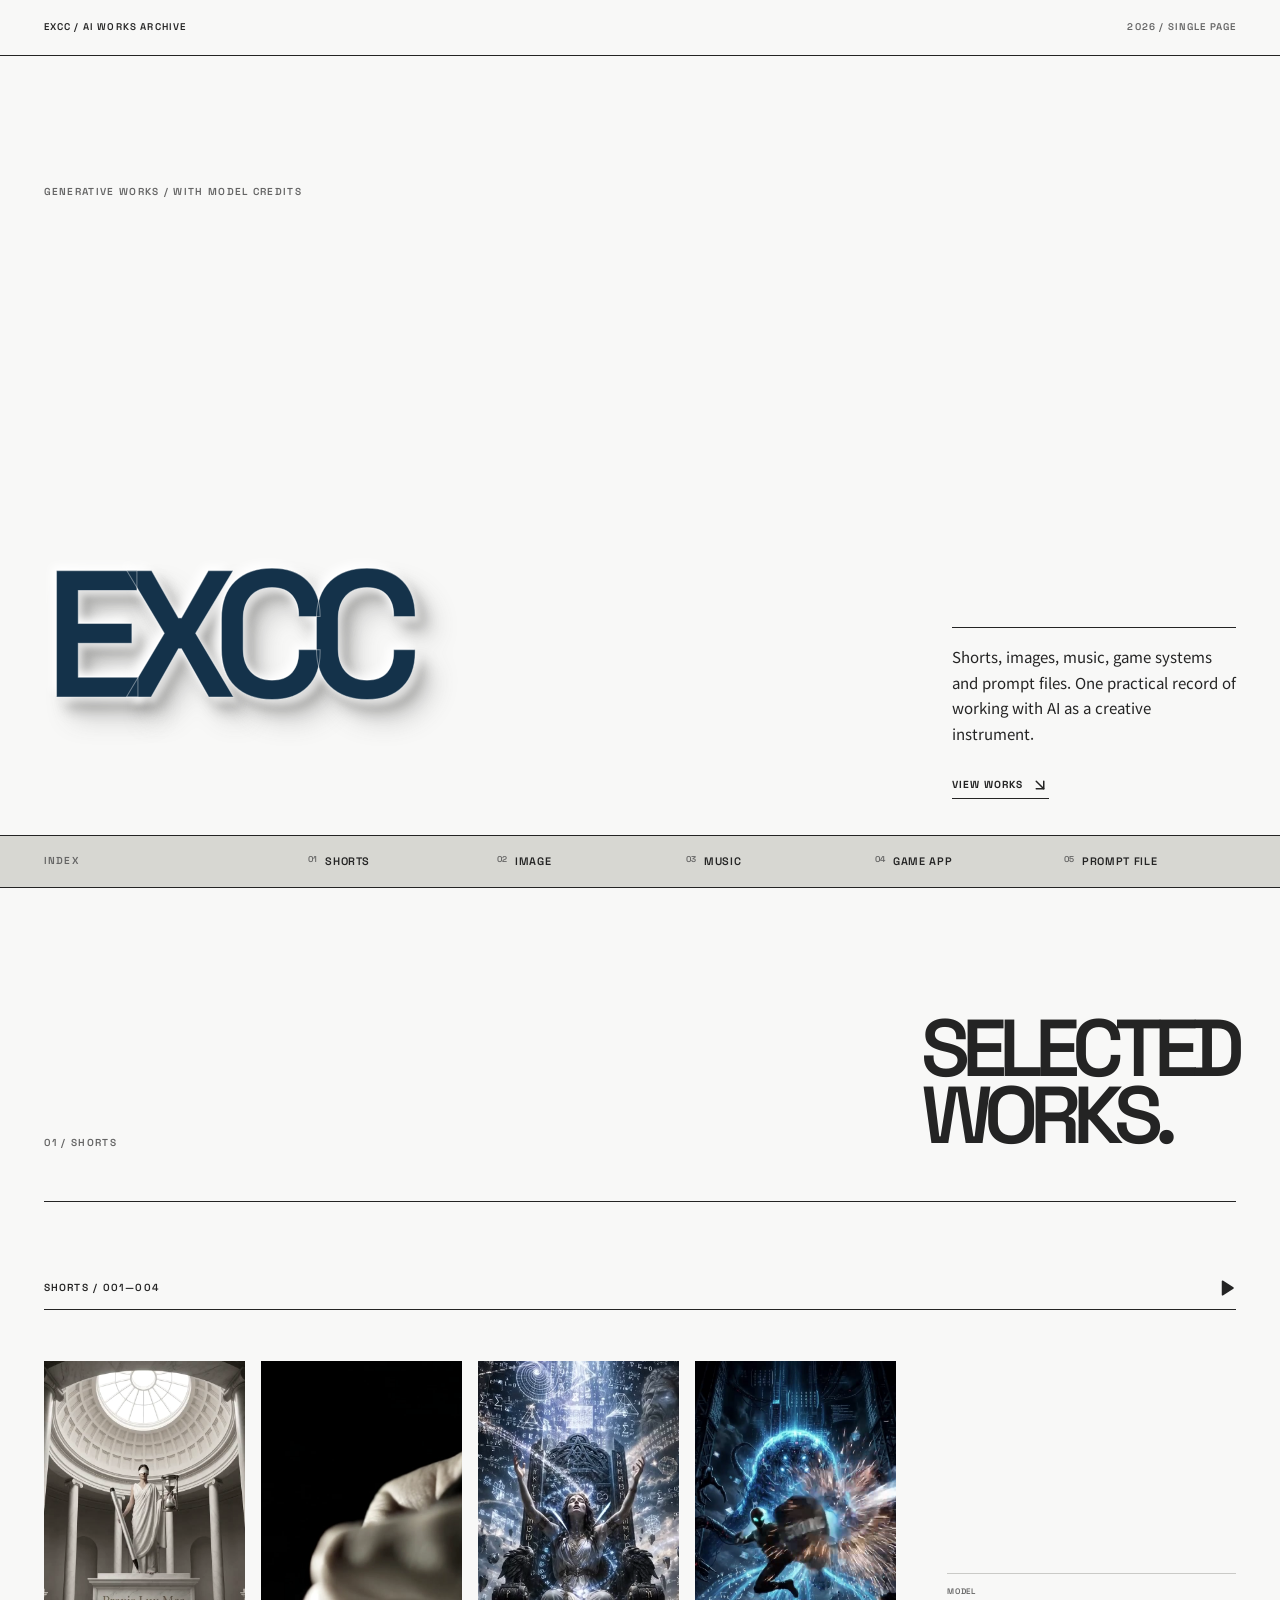
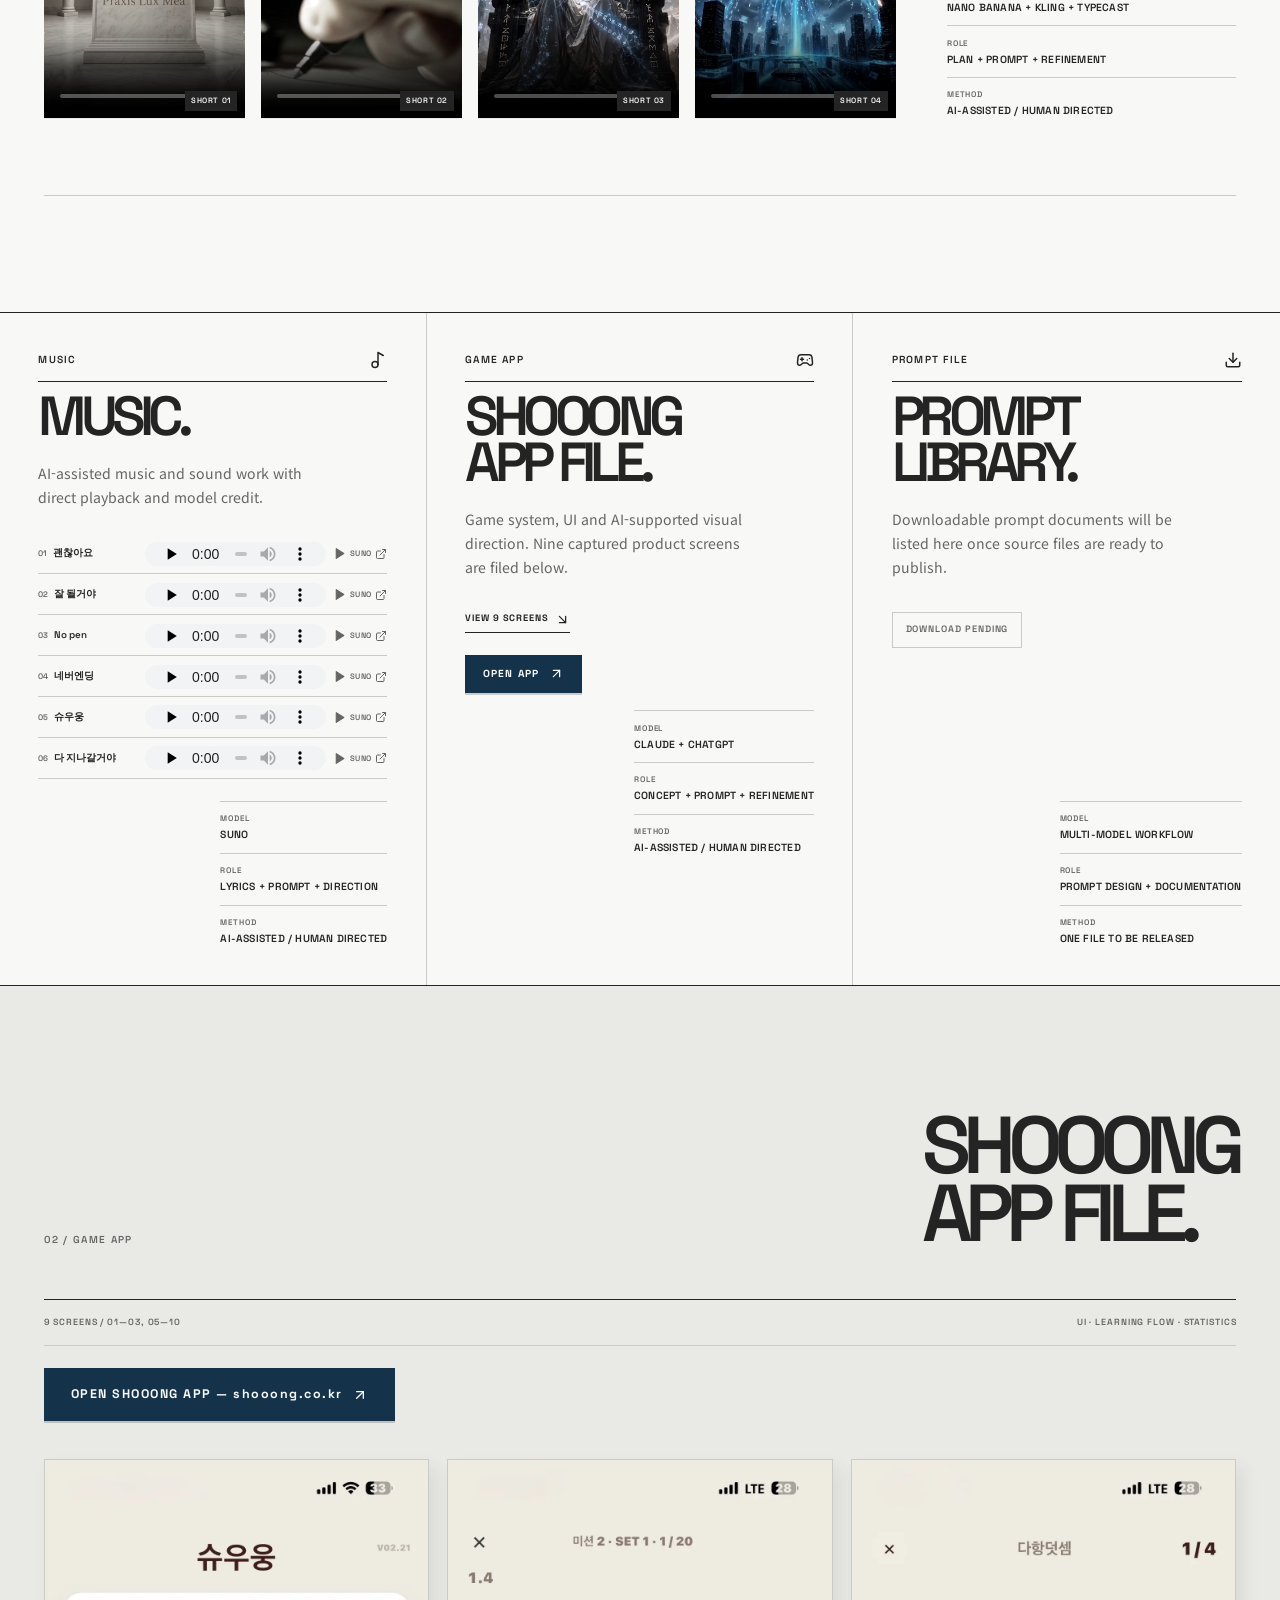
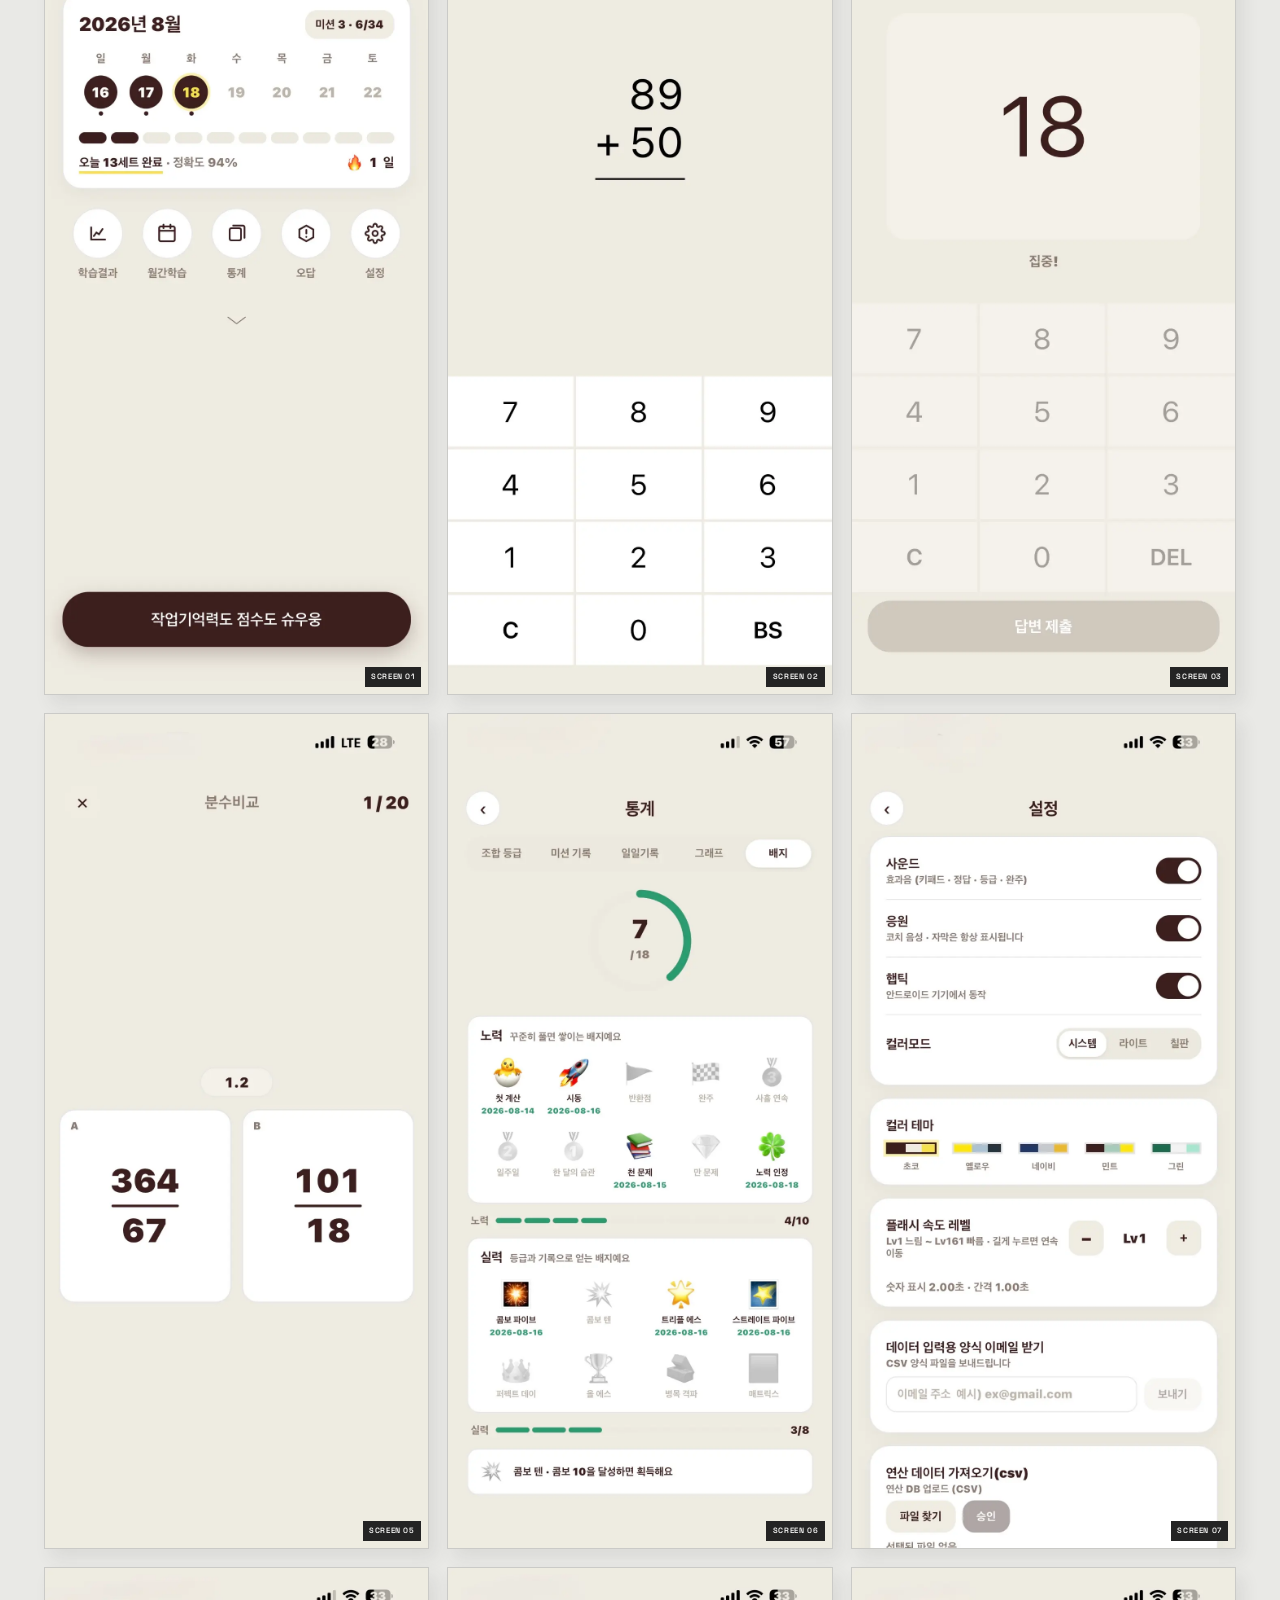
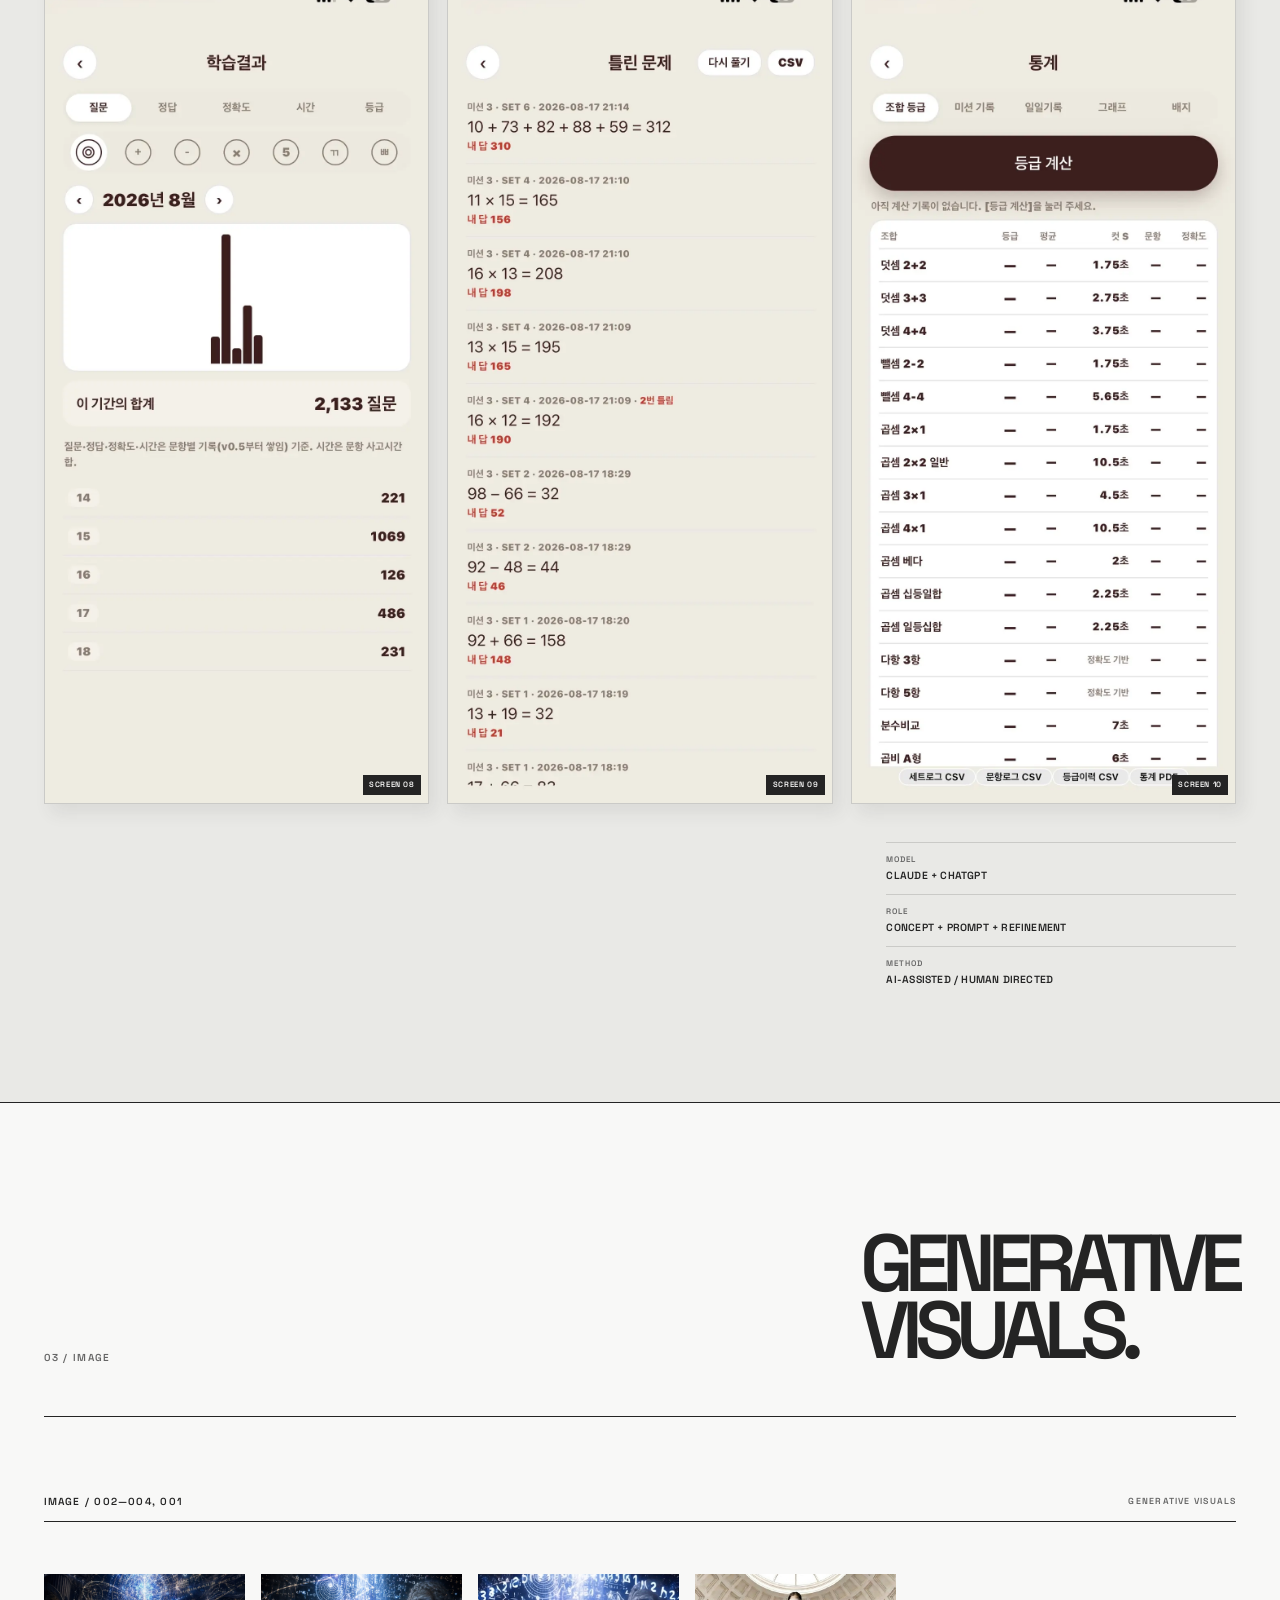
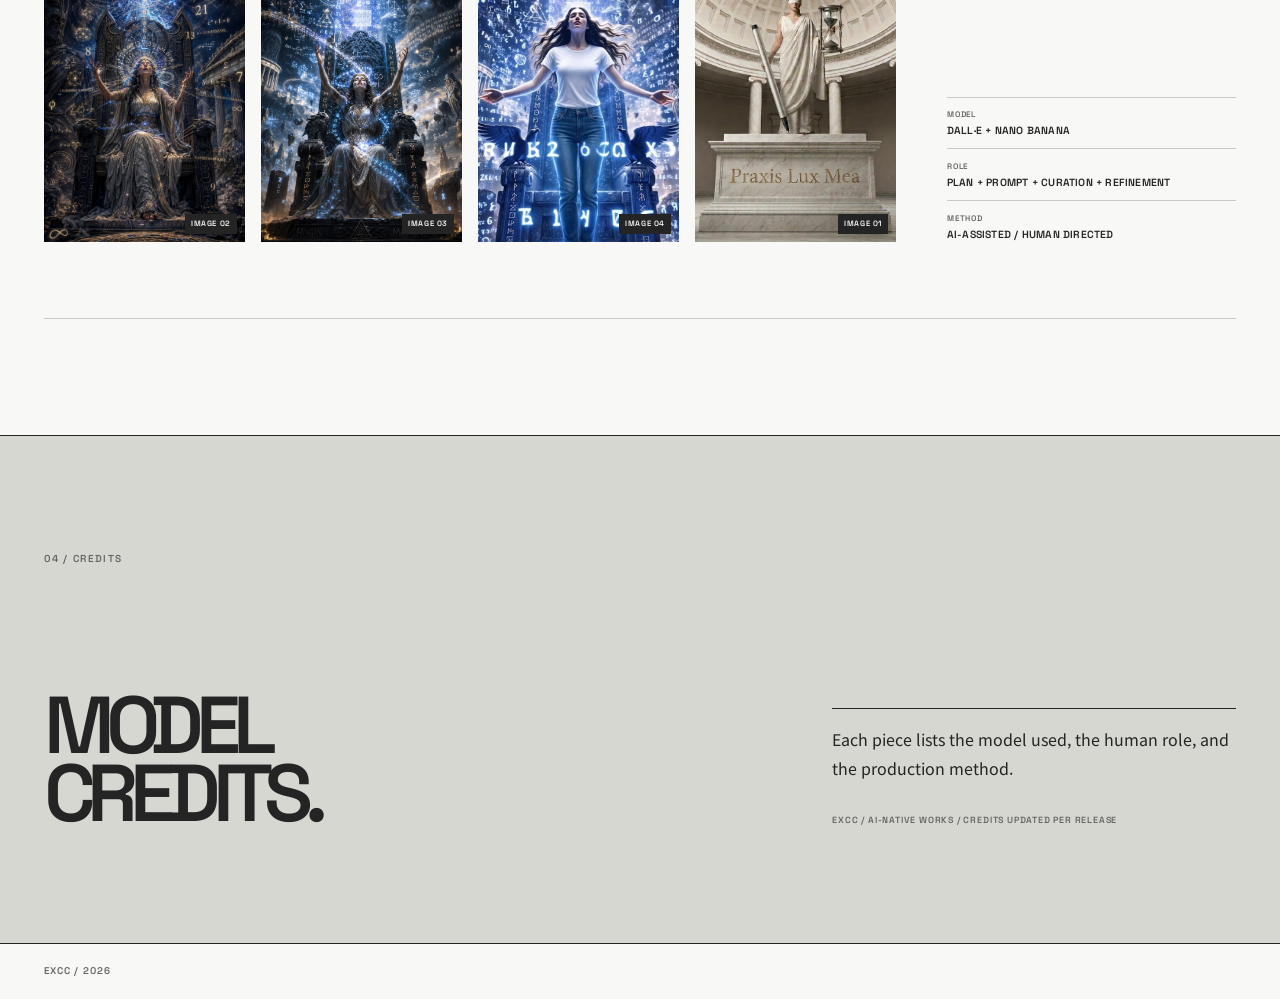
==== index.html @ 2dd970ed "rel2 — app button, mobile 3-col, MUSIC Co-Authored-By: Claude Fable 5 <noreply@anthropic.com> Claude" ====
<!doctype html>
<html lang="ko">
  <head>
    <meta charset="UTF-8" />
    <meta name="viewport" content="width=device-width, initial-scale=1.0, maximum-scale=1" />
    <meta name="theme-color" content="#d7d7d2" />
    <meta name="description" content="EXCC는 앱, 영상, 음악, 이미지와 디지털 경험을 만드는 독립 크리에이터의 작업 아카이브입니다." />
    <meta property="og:title" content="EXCC — Exhausted Creator Crew" />
    <meta property="og:description" content="A clean archive of digital works by an exhausted creator." />
    <meta property="og:type" content="website" />
    <meta property="og:image" content="/media/excc-shwoong-khaki_56089cf3.jpg" />
    <link rel="icon" type="image/png" href="/media/excc-logo-mark_526f30ac.png" />
    <link rel="preconnect" href="https://fonts.googleapis.com" />
    <link rel="preconnect" href="https://fonts.gstatic.com" crossorigin />
    <link href="https://fonts.googleapis.com/css2?family=Noto+Sans+KR:wght@400;500;600;700&family=Space+Grotesk:wght@400;500;600;700&display=swap" rel="stylesheet" />
    <title>EXCC — Exhausted Creator Crew</title>
    <script type="module" crossorigin src="/assets/index-BBLZImrs.js"></script>
    <link rel="stylesheet" crossorigin href="/assets/index-CZdAJnwC.css">
  </head>
  <body>
    <div id="root"></div>
  </body>
</html>
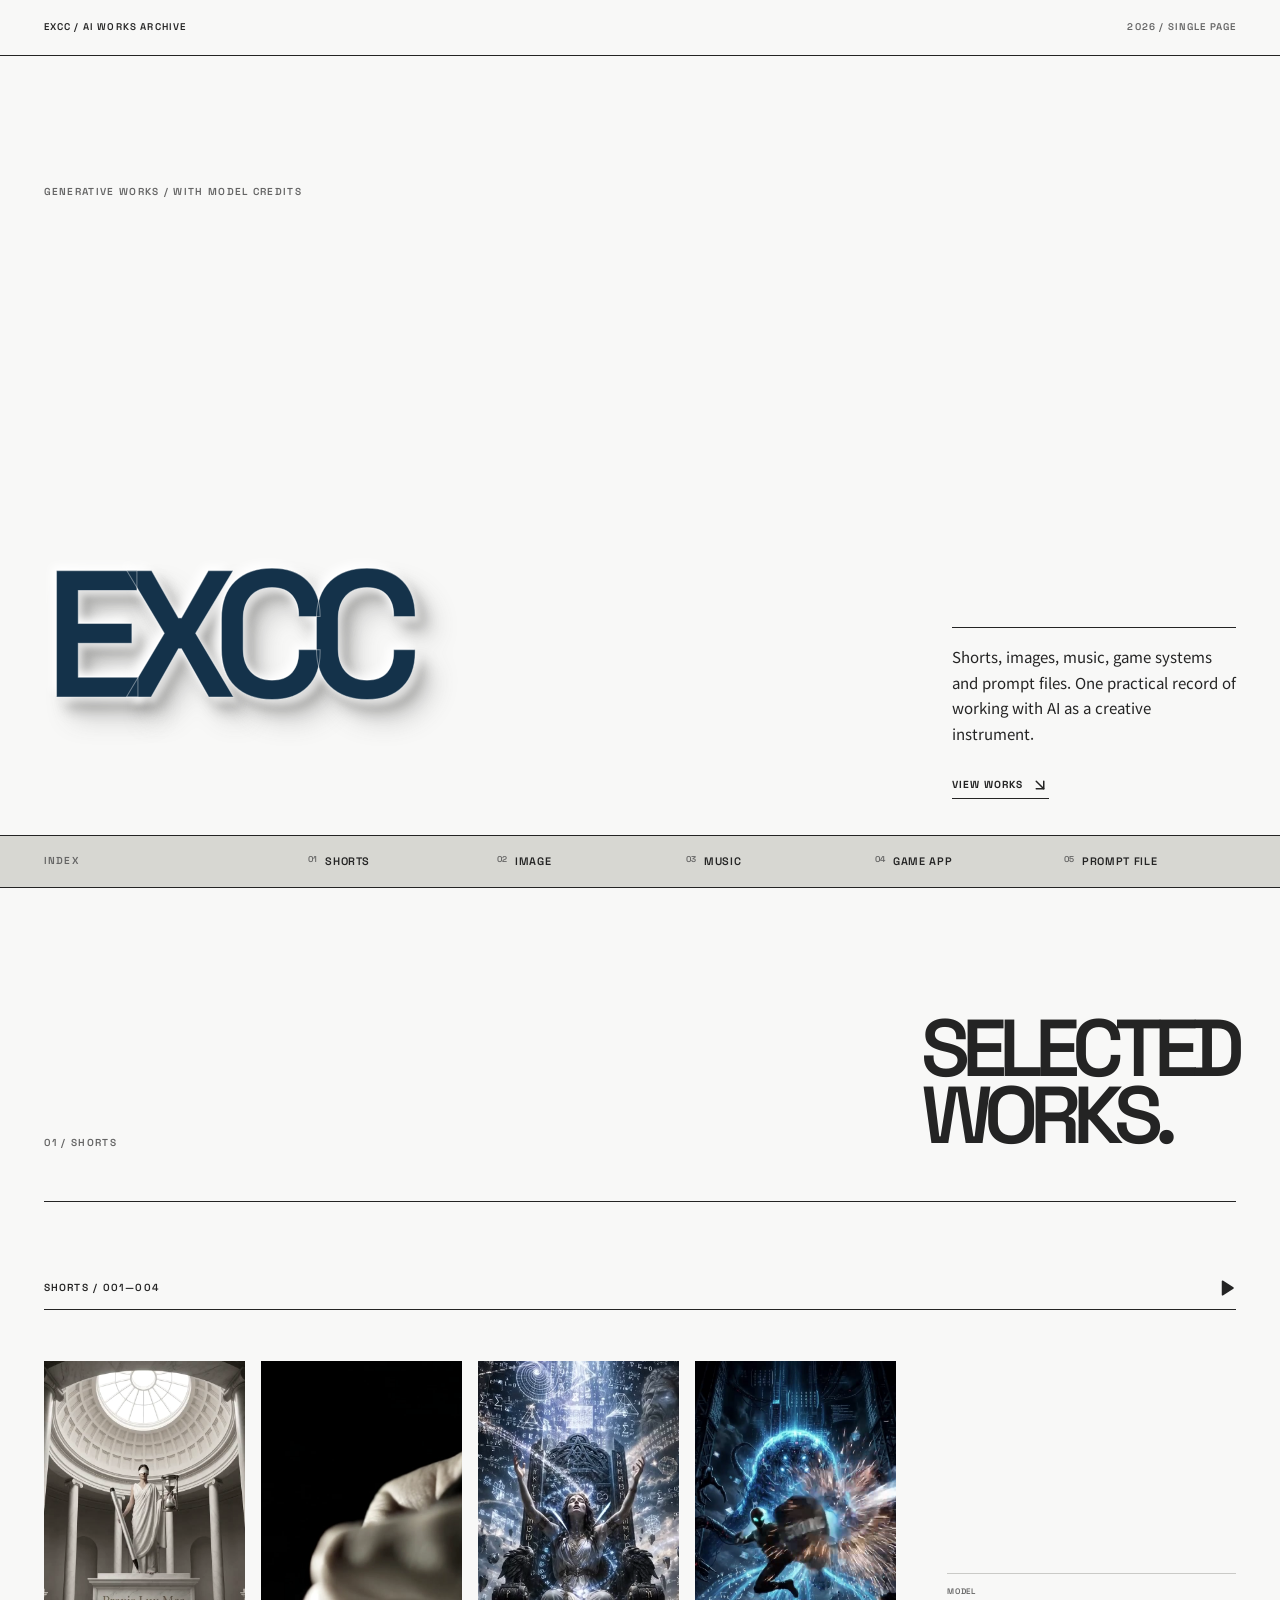
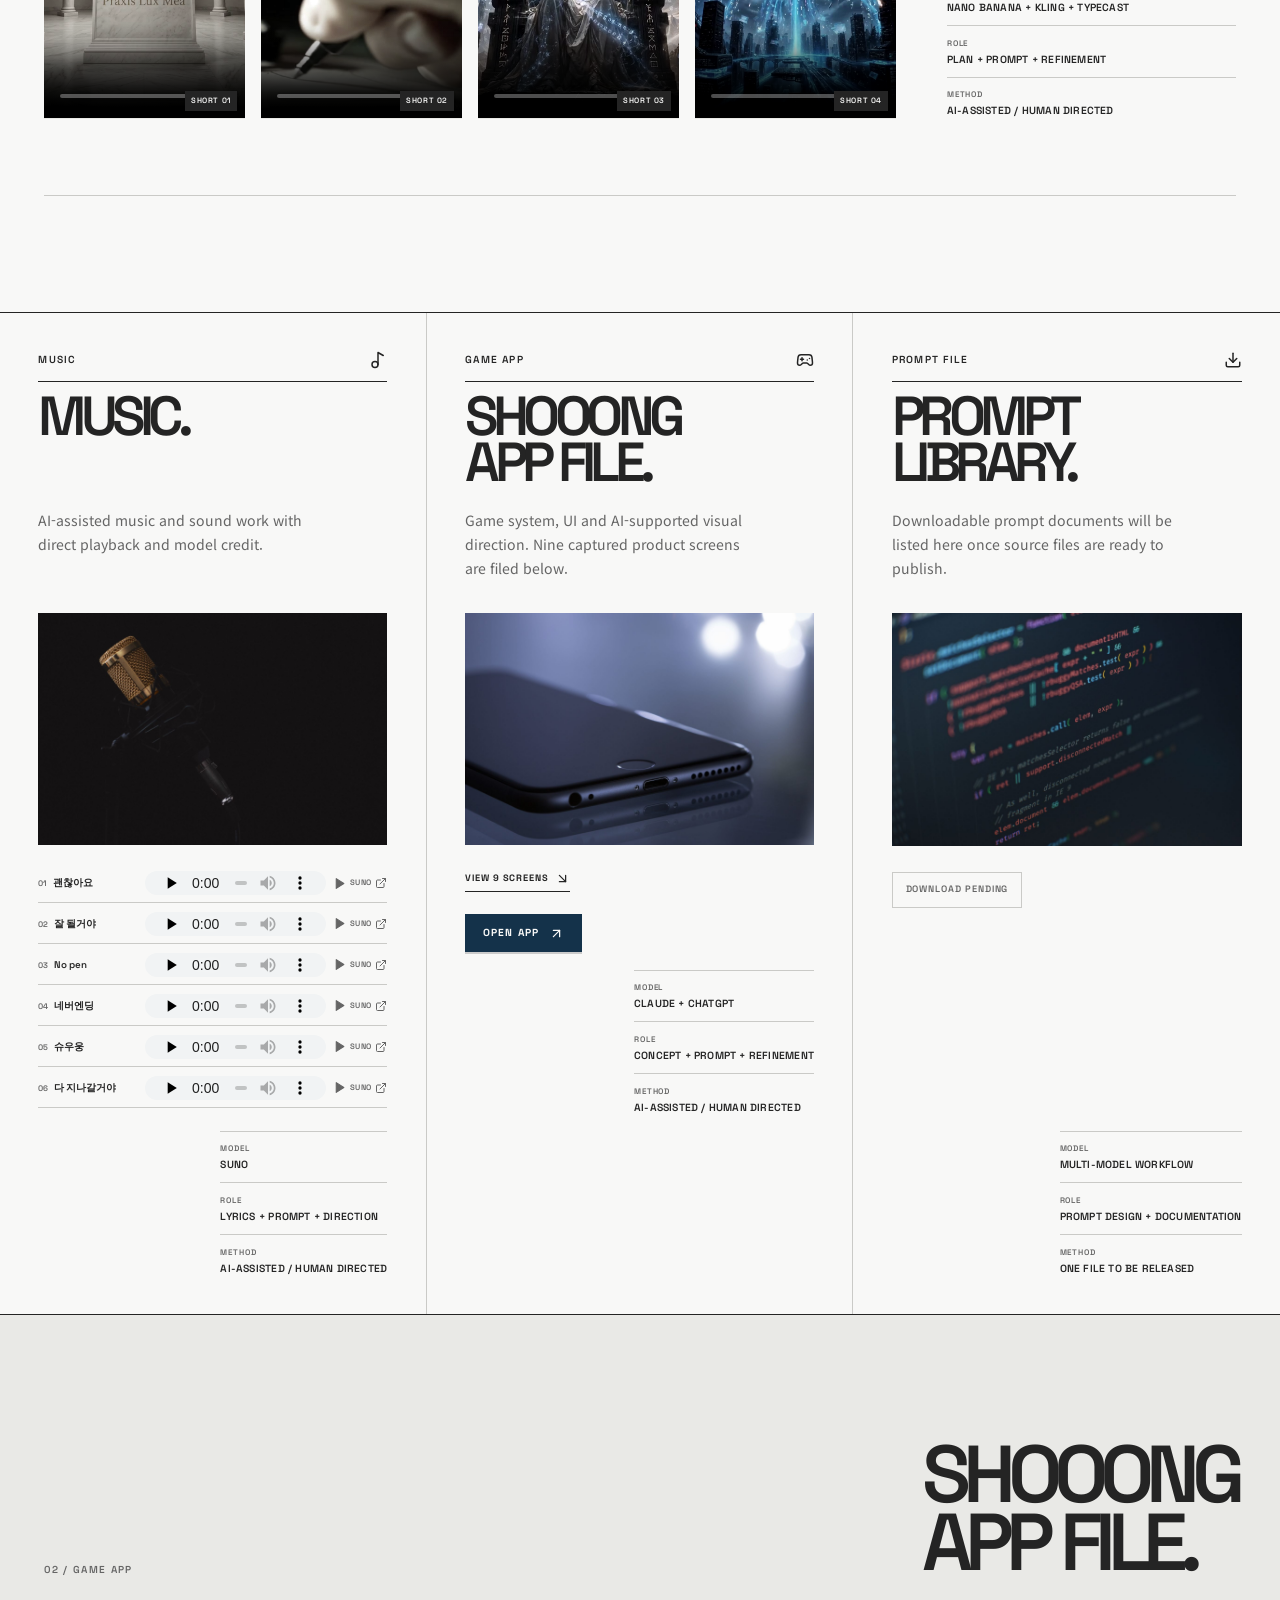
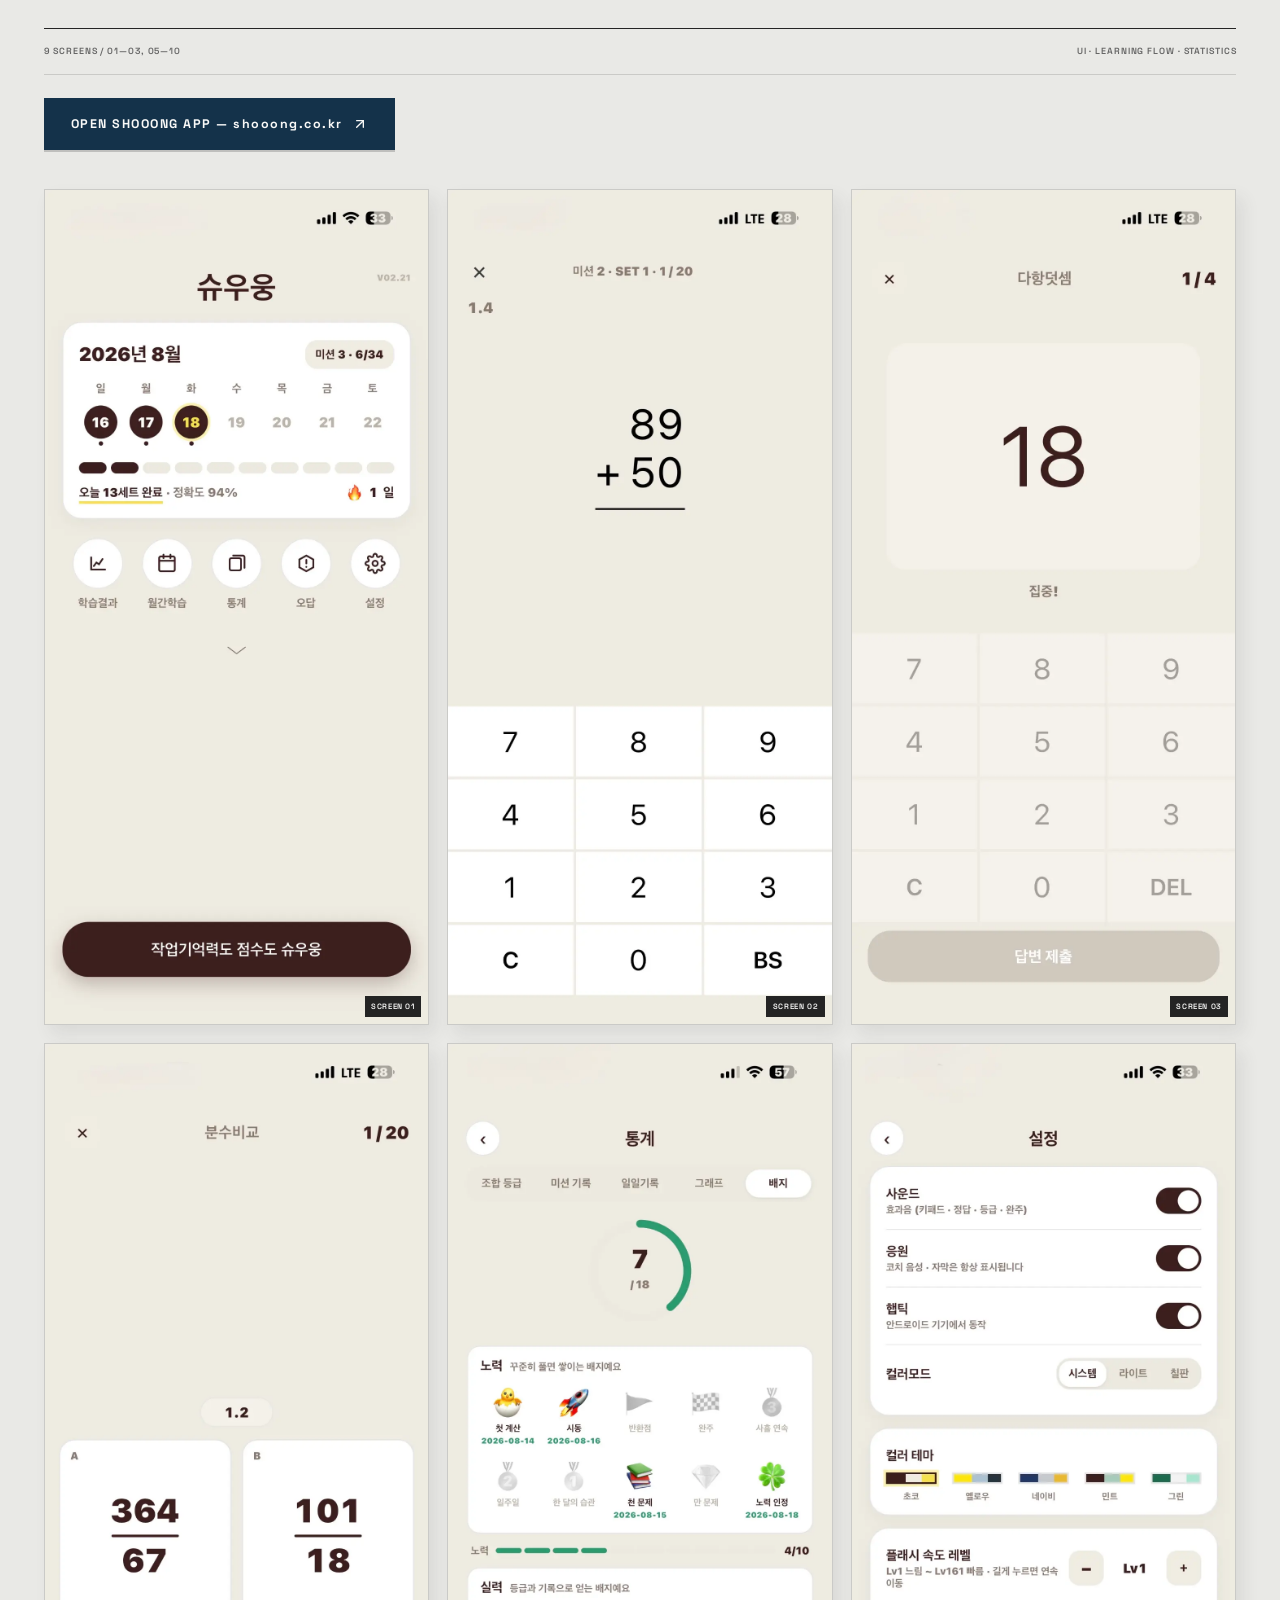
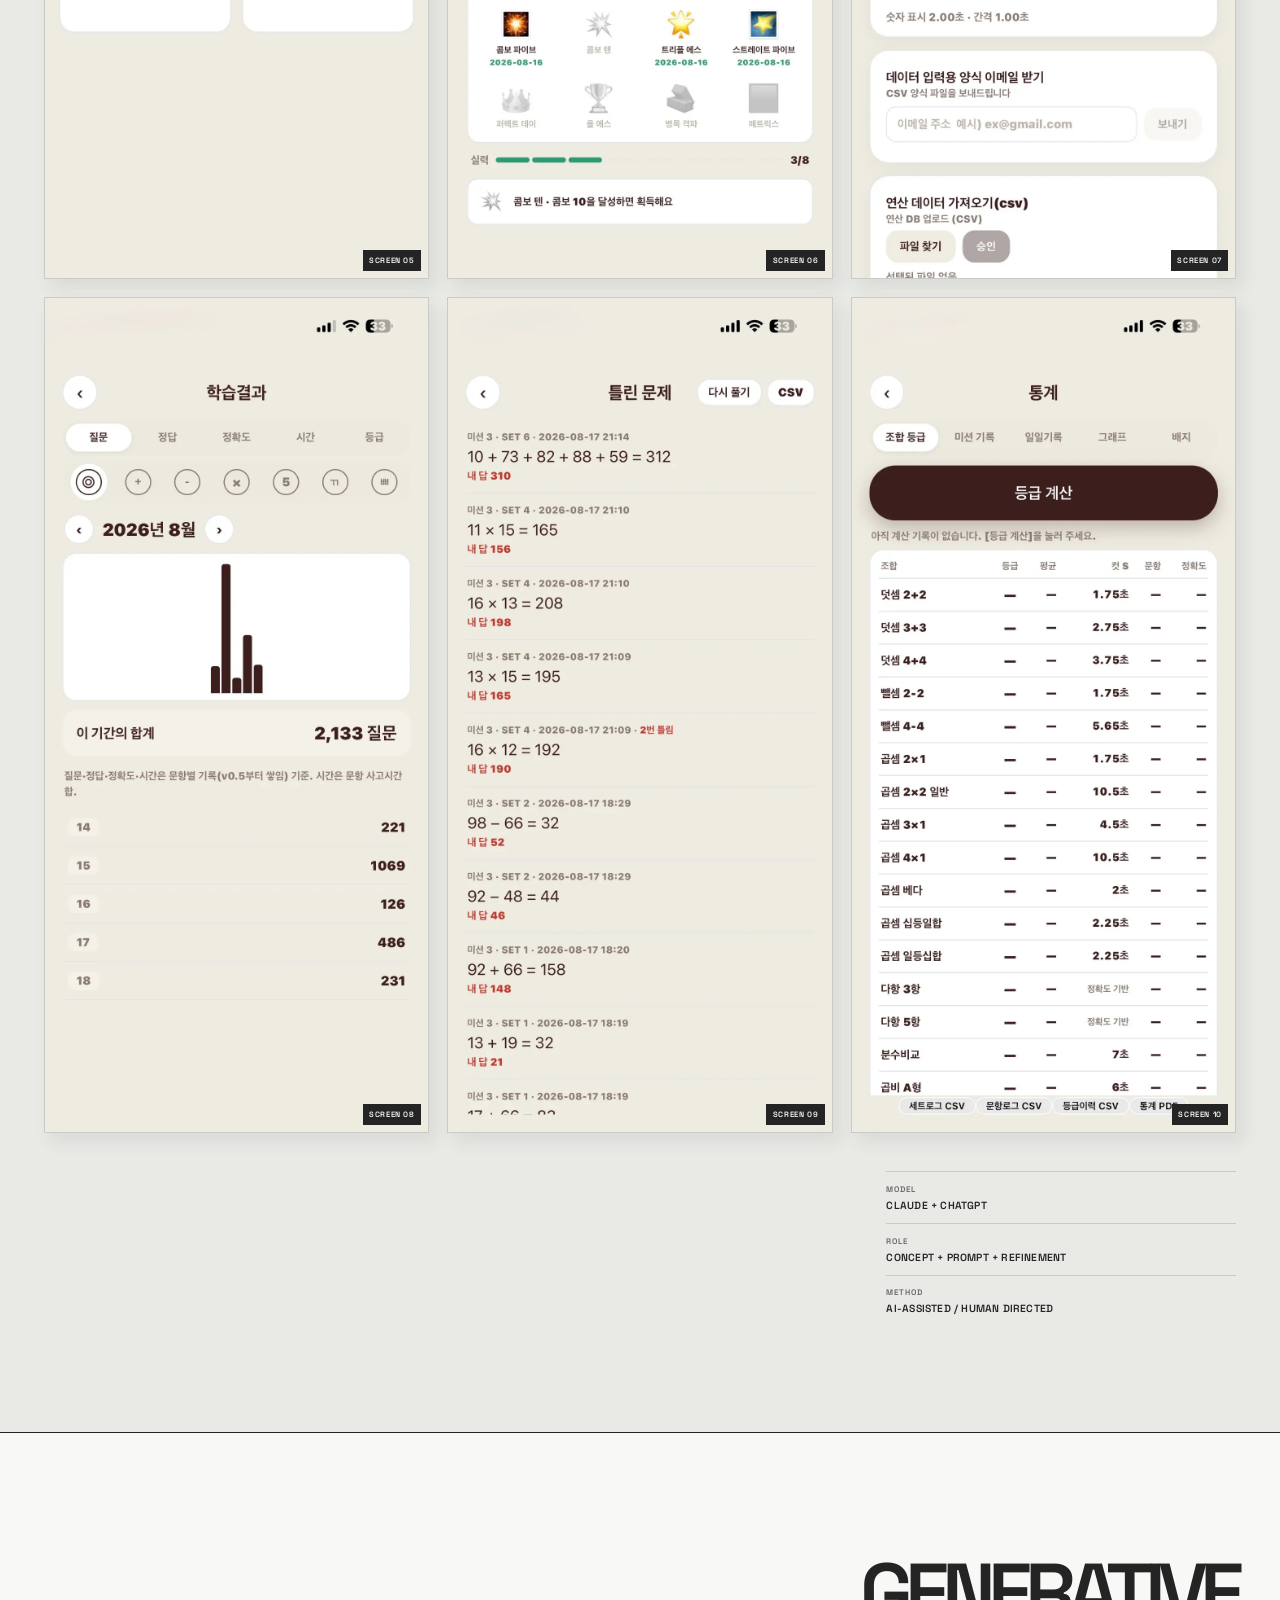
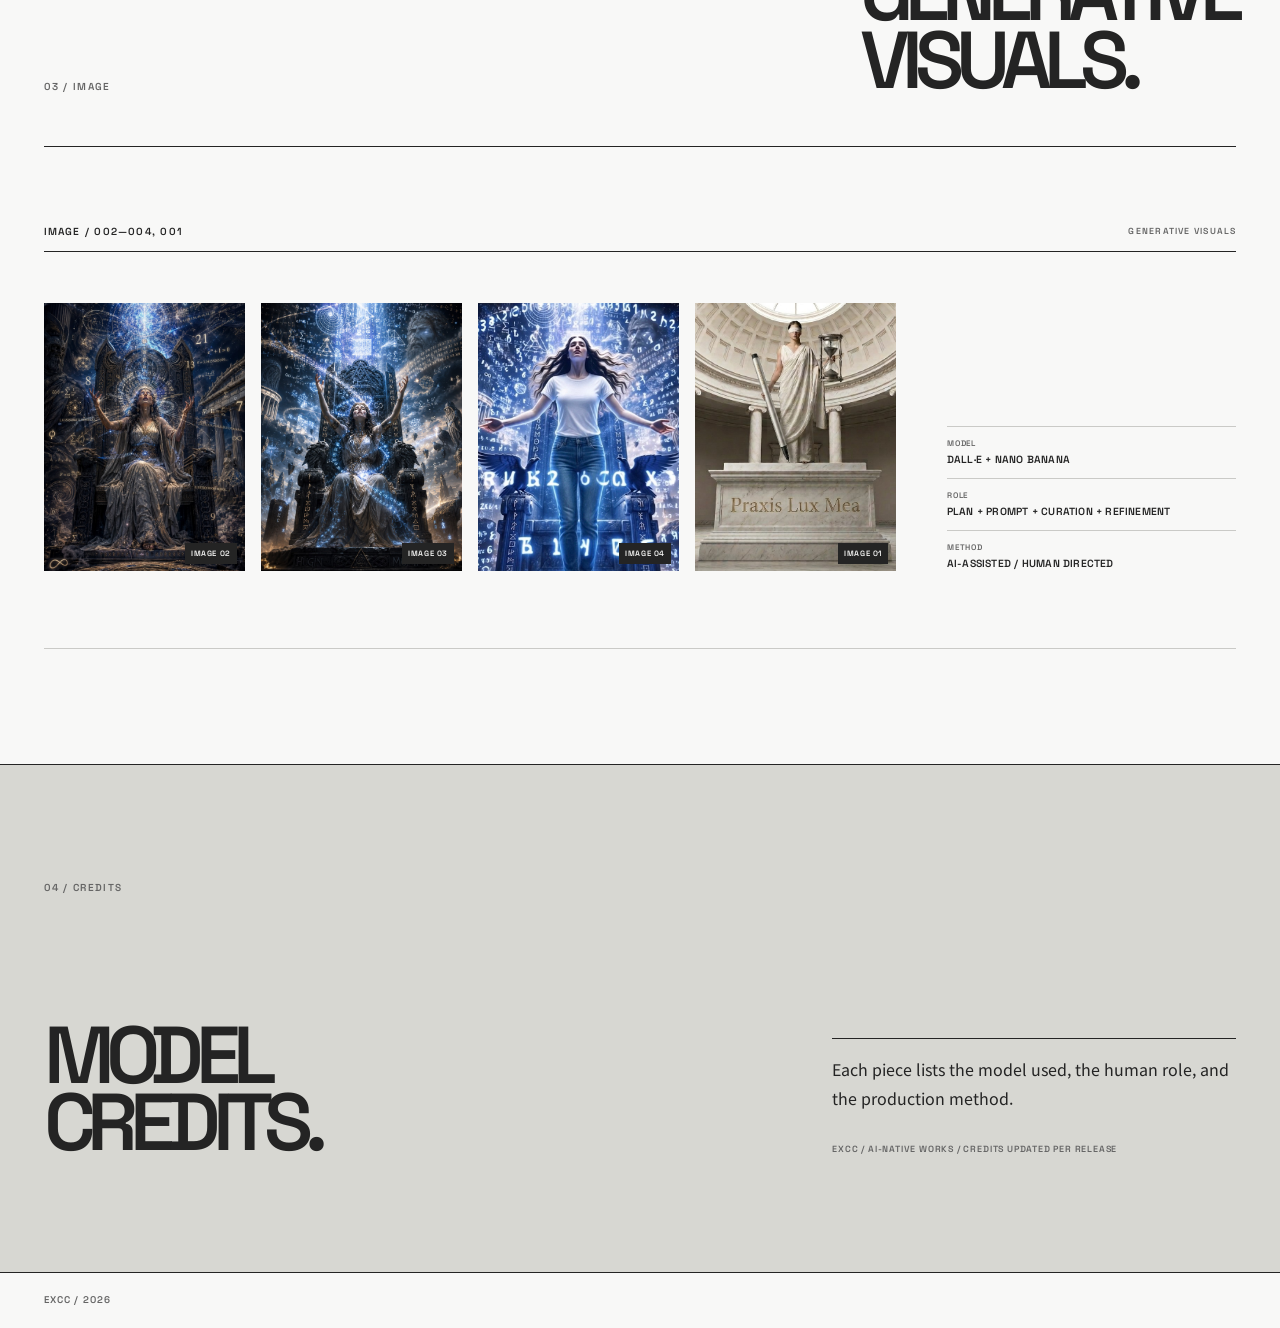
==== commit 6ce53a35: "rel3 — card visuals Co-Authored-By: Claude Fable 5 <noreply@anthropic.com> Claude-Session: https://c" ====
--- a/index.html
+++ b/index.html
@@ -14,8 +14,8 @@
     <link rel="preconnect" href="https://fonts.gstatic.com" crossorigin />
     <link href="https://fonts.googleapis.com/css2?family=Noto+Sans+KR:wght@400;500;600;700&family=Space+Grotesk:wght@400;500;600;700&display=swap" rel="stylesheet" />
     <title>EXCC — Exhausted Creator Crew</title>
-    <script type="module" crossorigin src="/assets/index-BBLZImrs.js"></script>
-    <link rel="stylesheet" crossorigin href="/assets/index-CZdAJnwC.css">
+    <script type="module" crossorigin src="/assets/index-MB_zJQ7-.js"></script>
+    <link rel="stylesheet" crossorigin href="/assets/index-Dle5f0mb.css">
   </head>
   <body>
     <div id="root"></div>
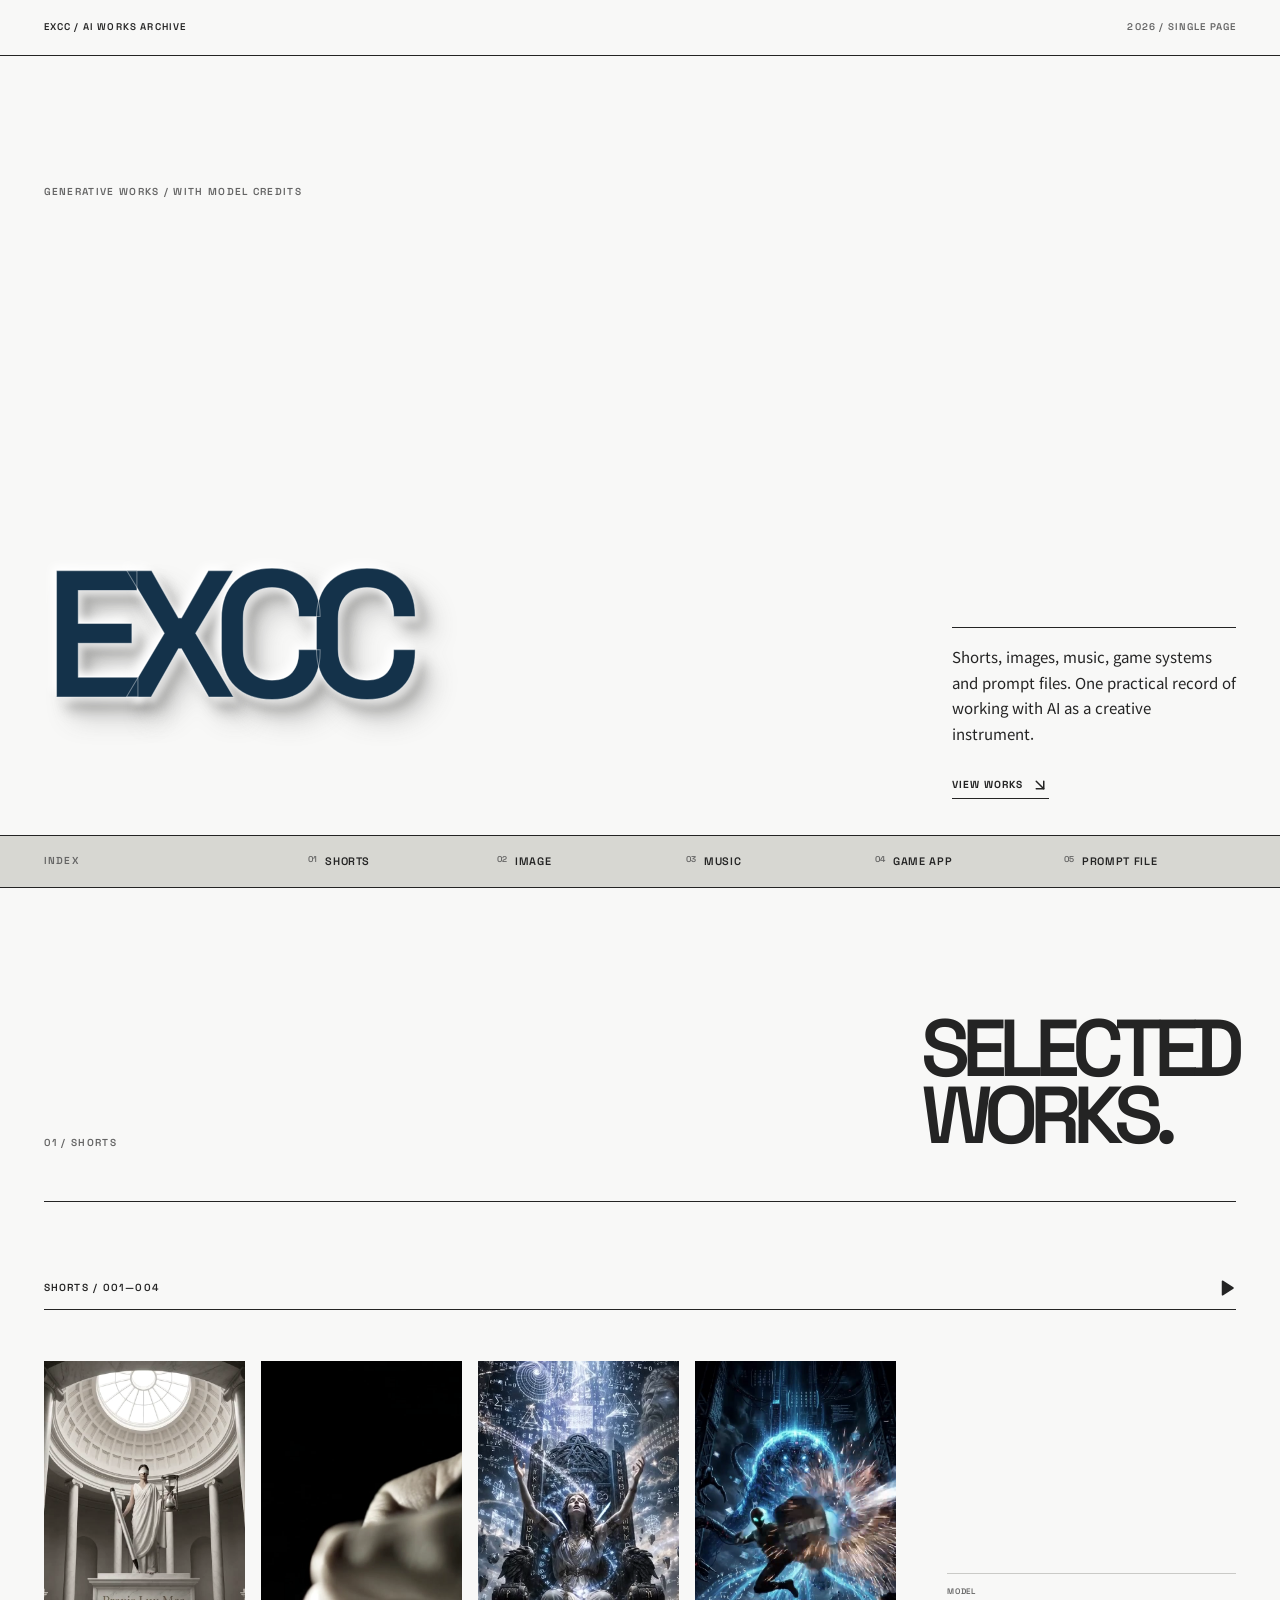
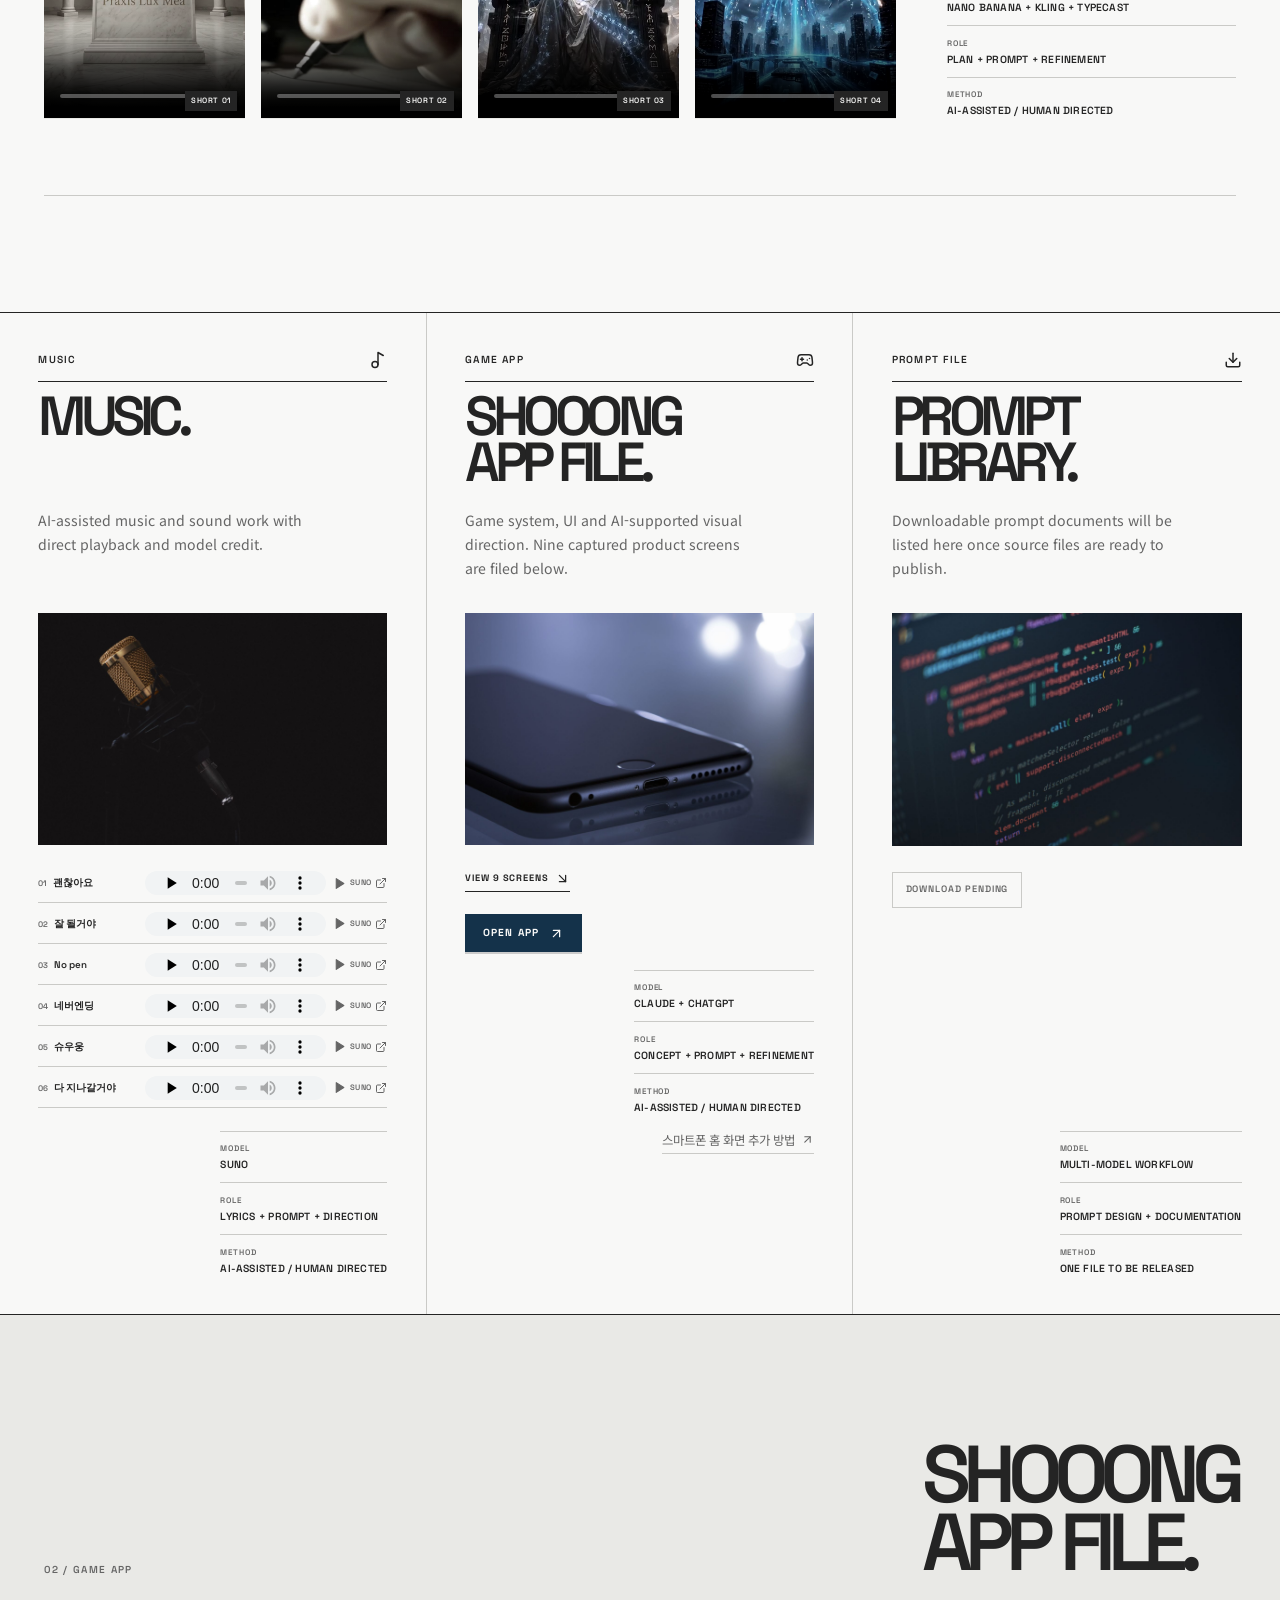
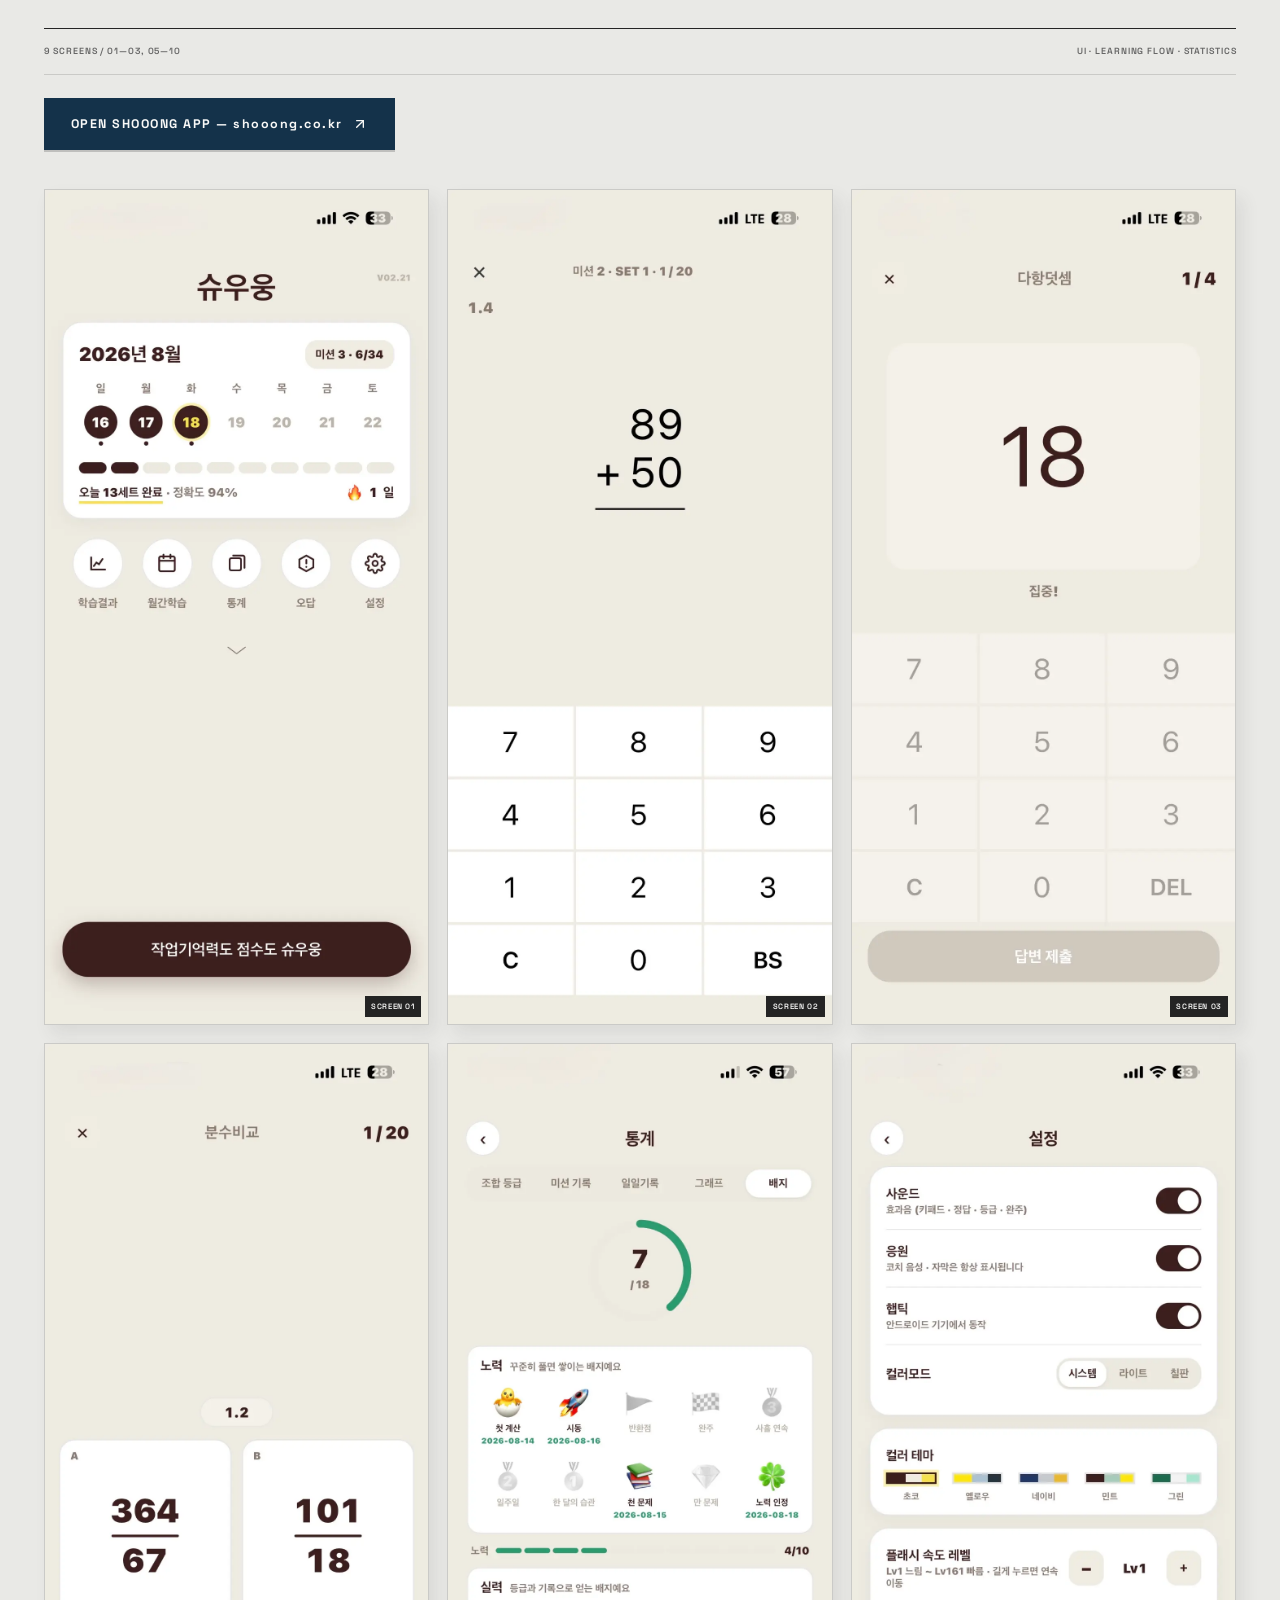
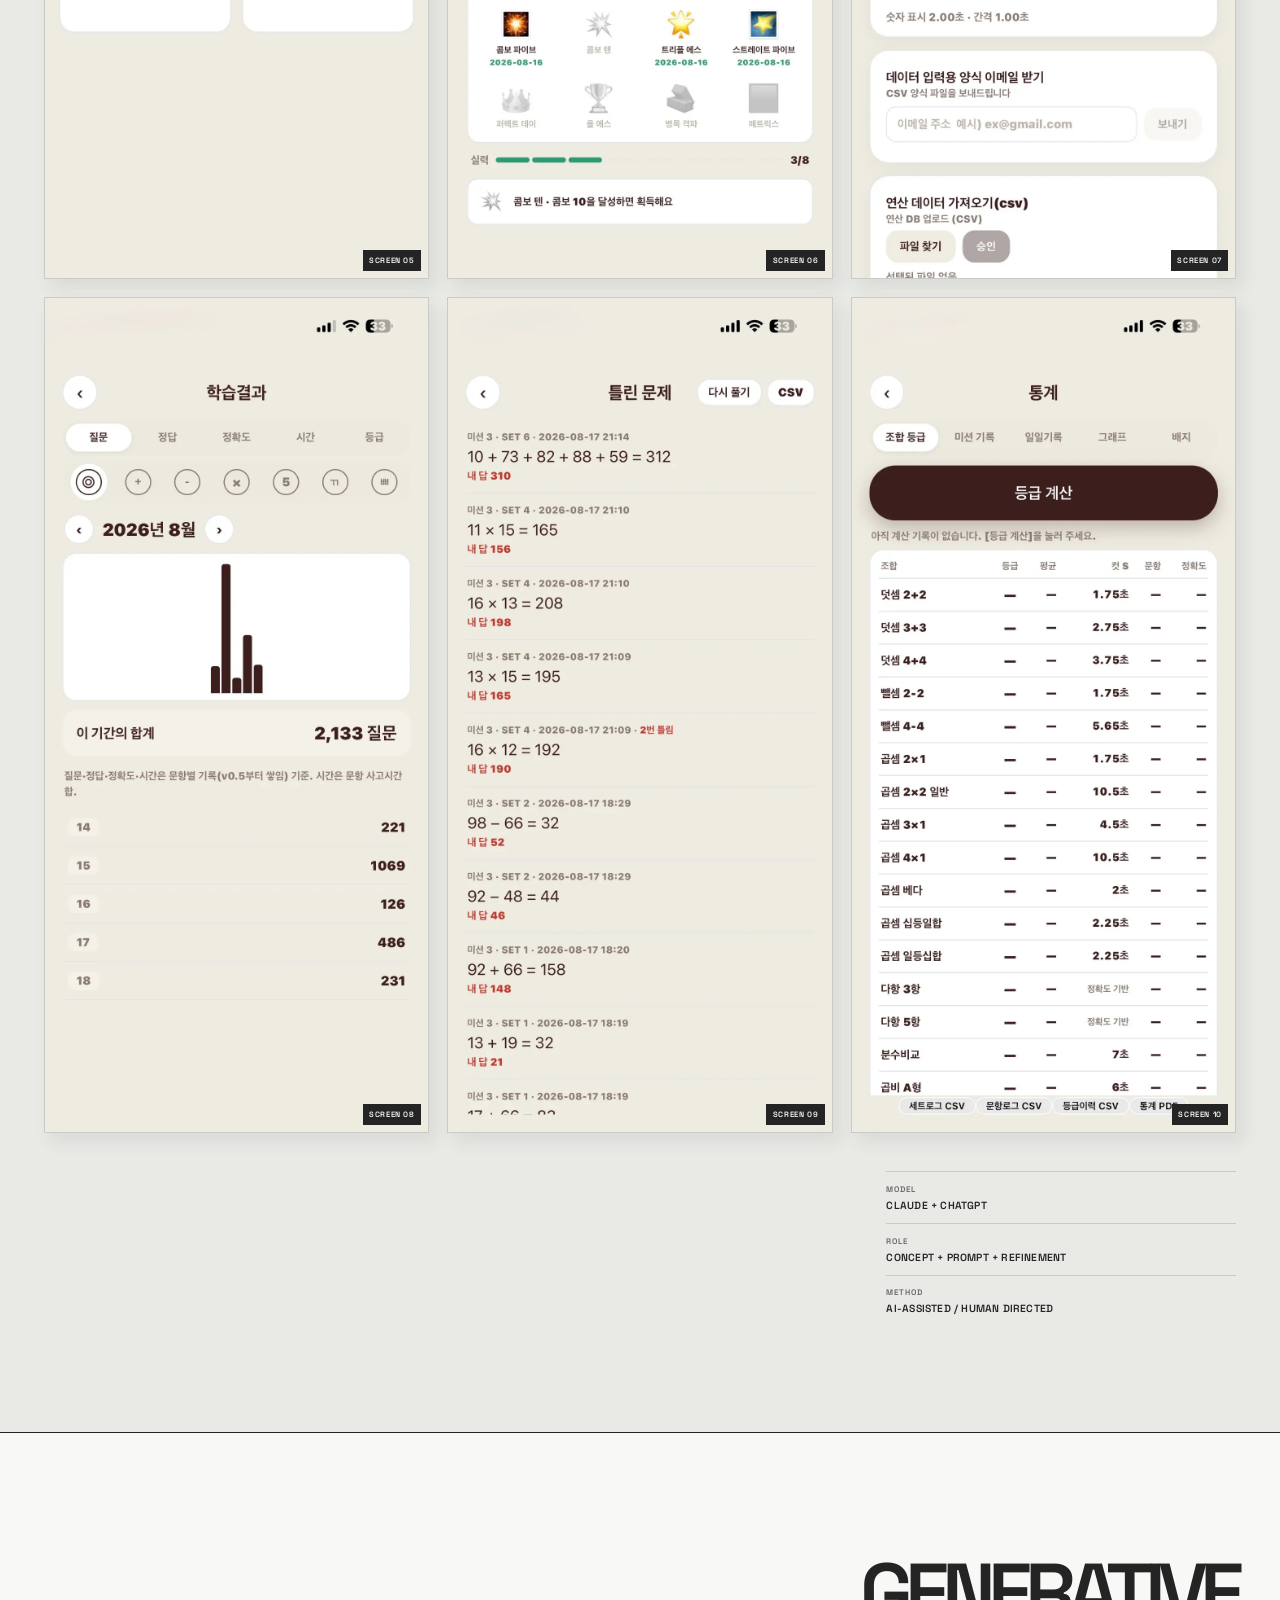
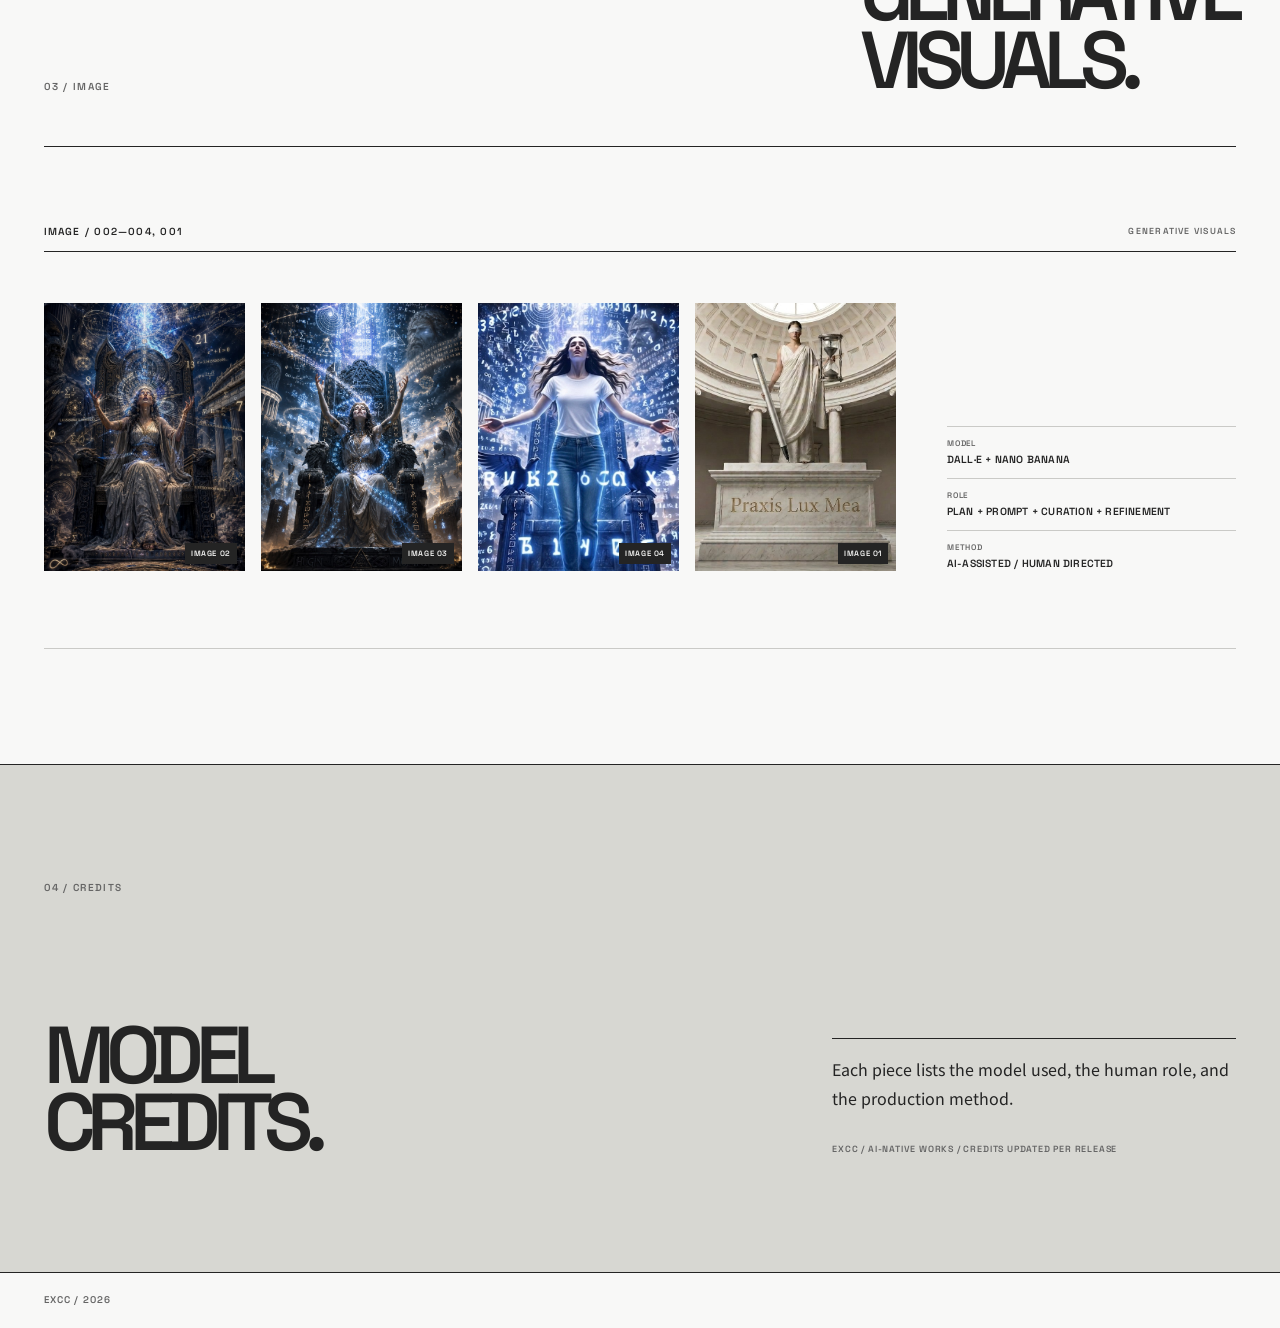
==== commit 59a904c6: "rel5 — install guide link Co-Authored-By: Claude Fable 5 <noreply@anthropic.com> Claude-Session: htt" ====
--- a/index.html
+++ b/index.html
@@ -14,8 +14,8 @@
     <link rel="preconnect" href="https://fonts.gstatic.com" crossorigin />
     <link href="https://fonts.googleapis.com/css2?family=Noto+Sans+KR:wght@400;500;600;700&family=Space+Grotesk:wght@400;500;600;700&display=swap" rel="stylesheet" />
     <title>EXCC — Exhausted Creator Crew</title>
-    <script type="module" crossorigin src="/assets/index-MB_zJQ7-.js"></script>
-    <link rel="stylesheet" crossorigin href="/assets/index-Dle5f0mb.css">
+    <script type="module" crossorigin src="/assets/index-CMqSYVDg.js"></script>
+    <link rel="stylesheet" crossorigin href="/assets/index-CKC69v4D.css">
   </head>
   <body>
     <div id="root"></div>
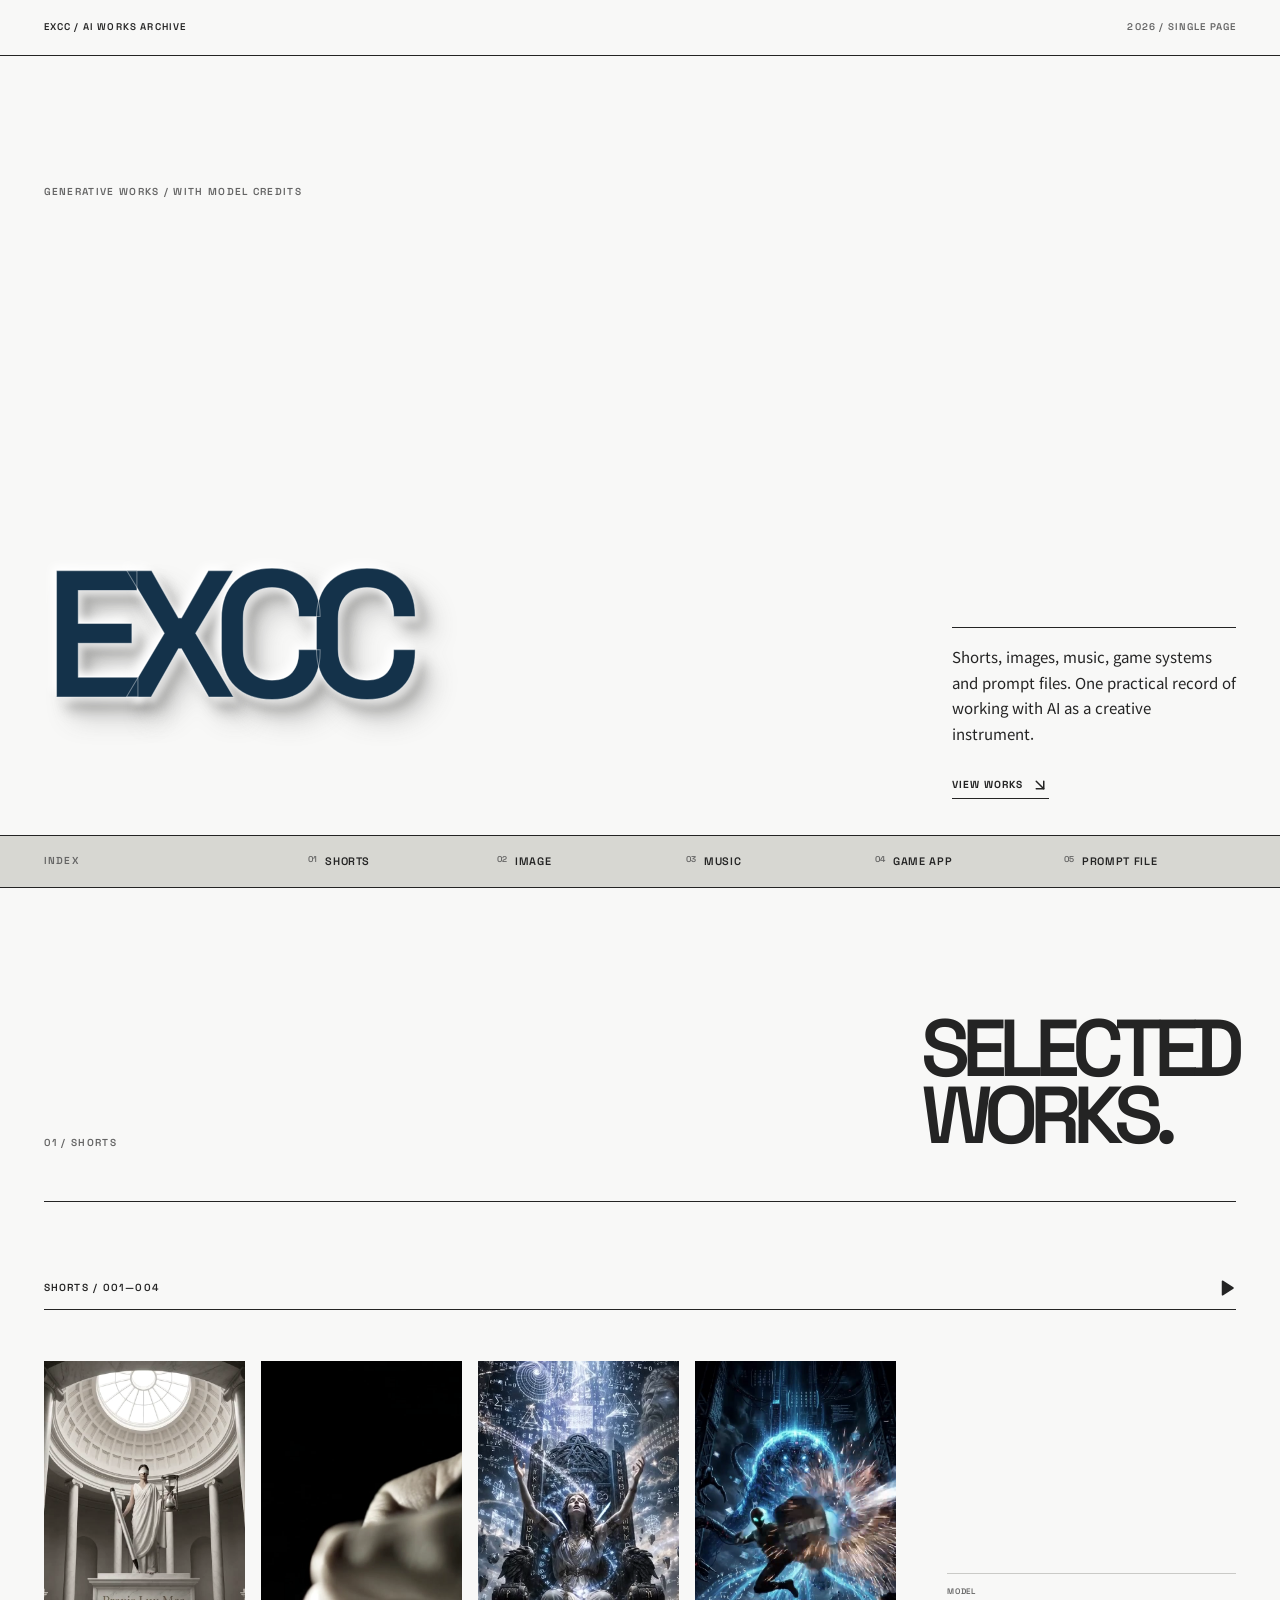
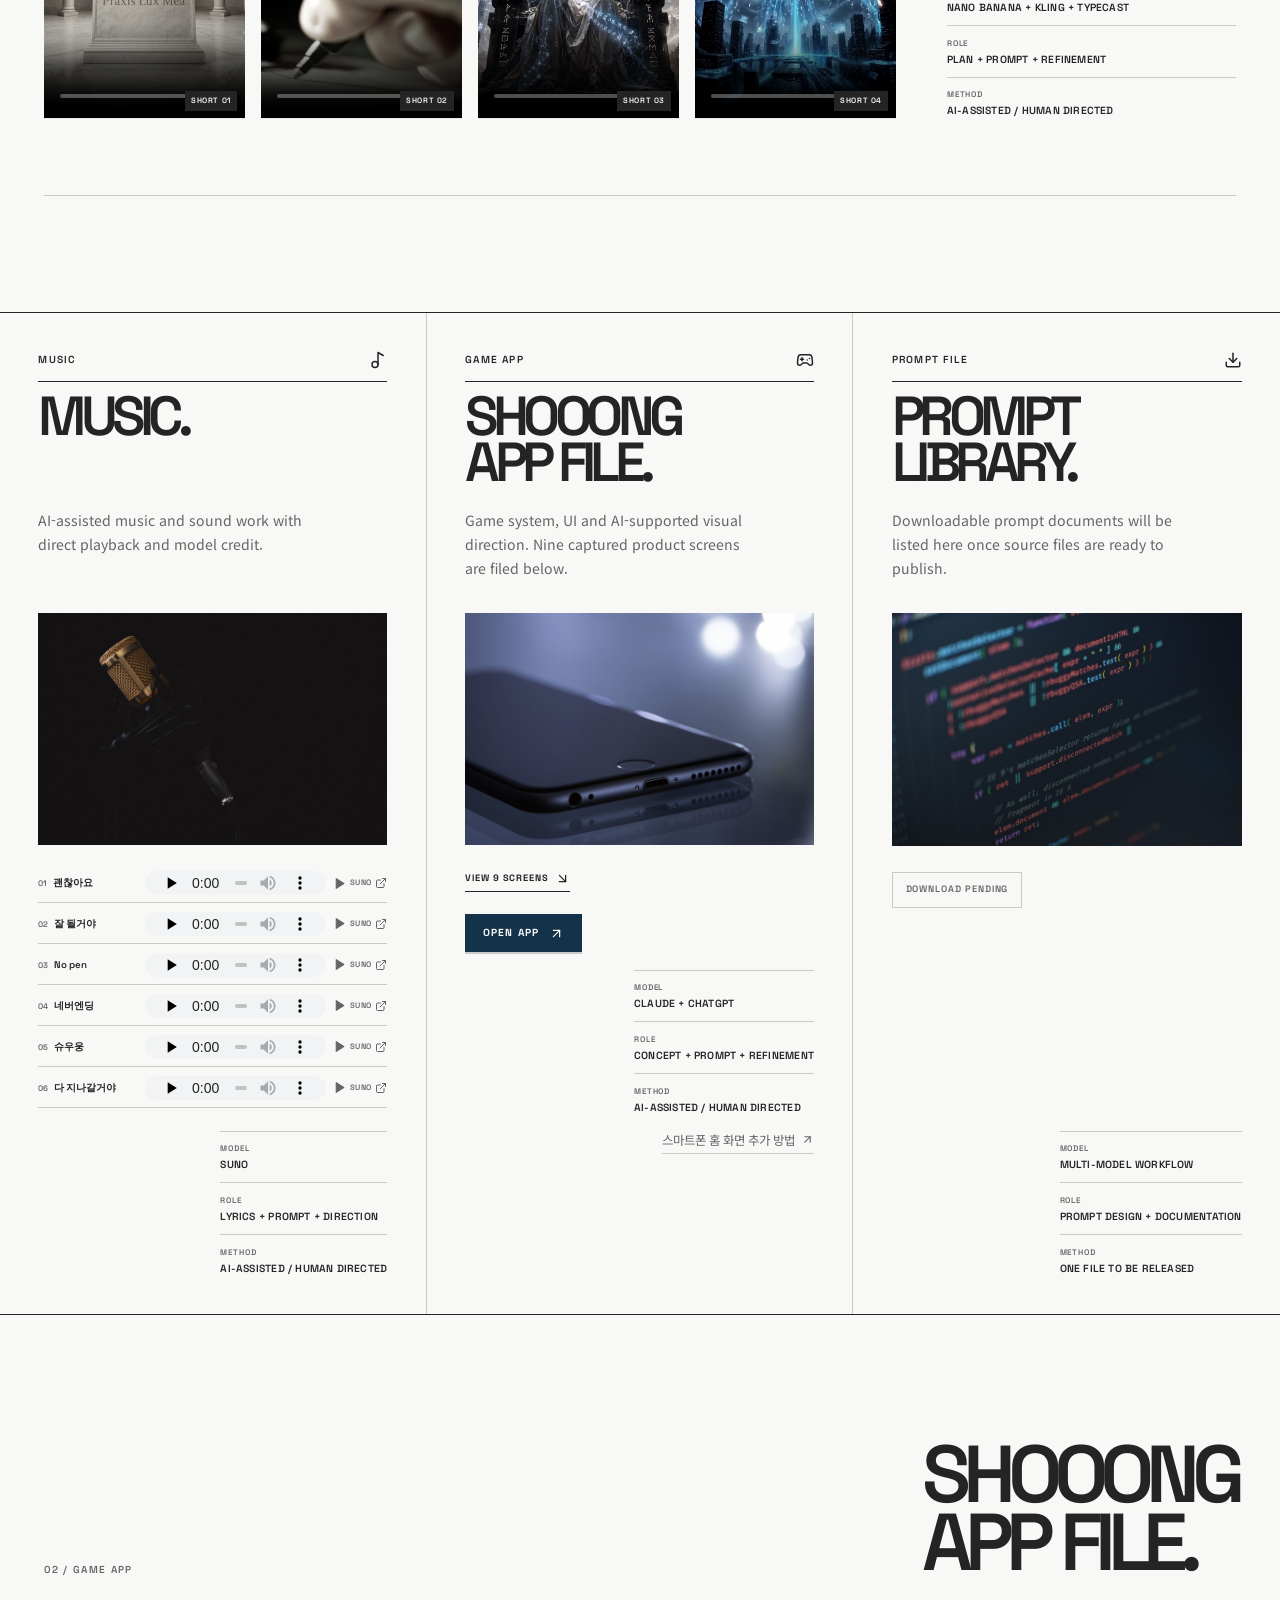
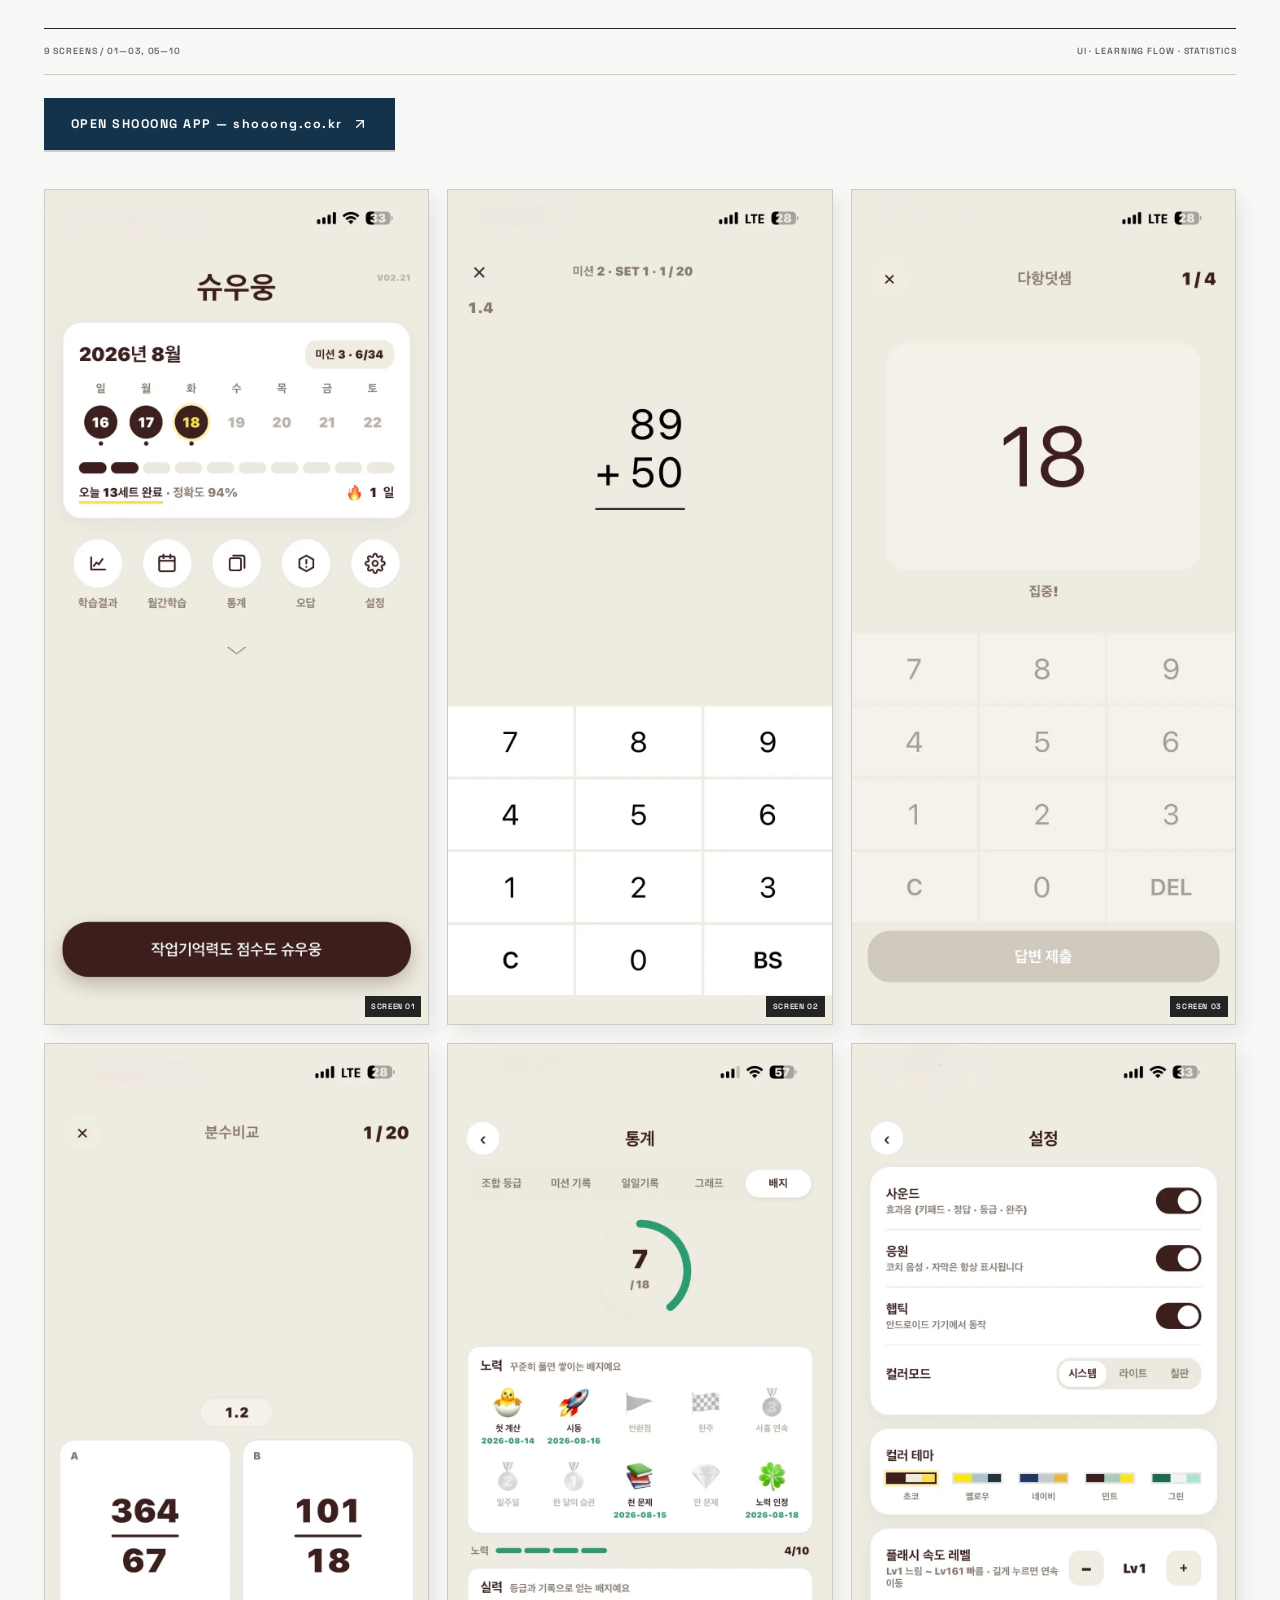
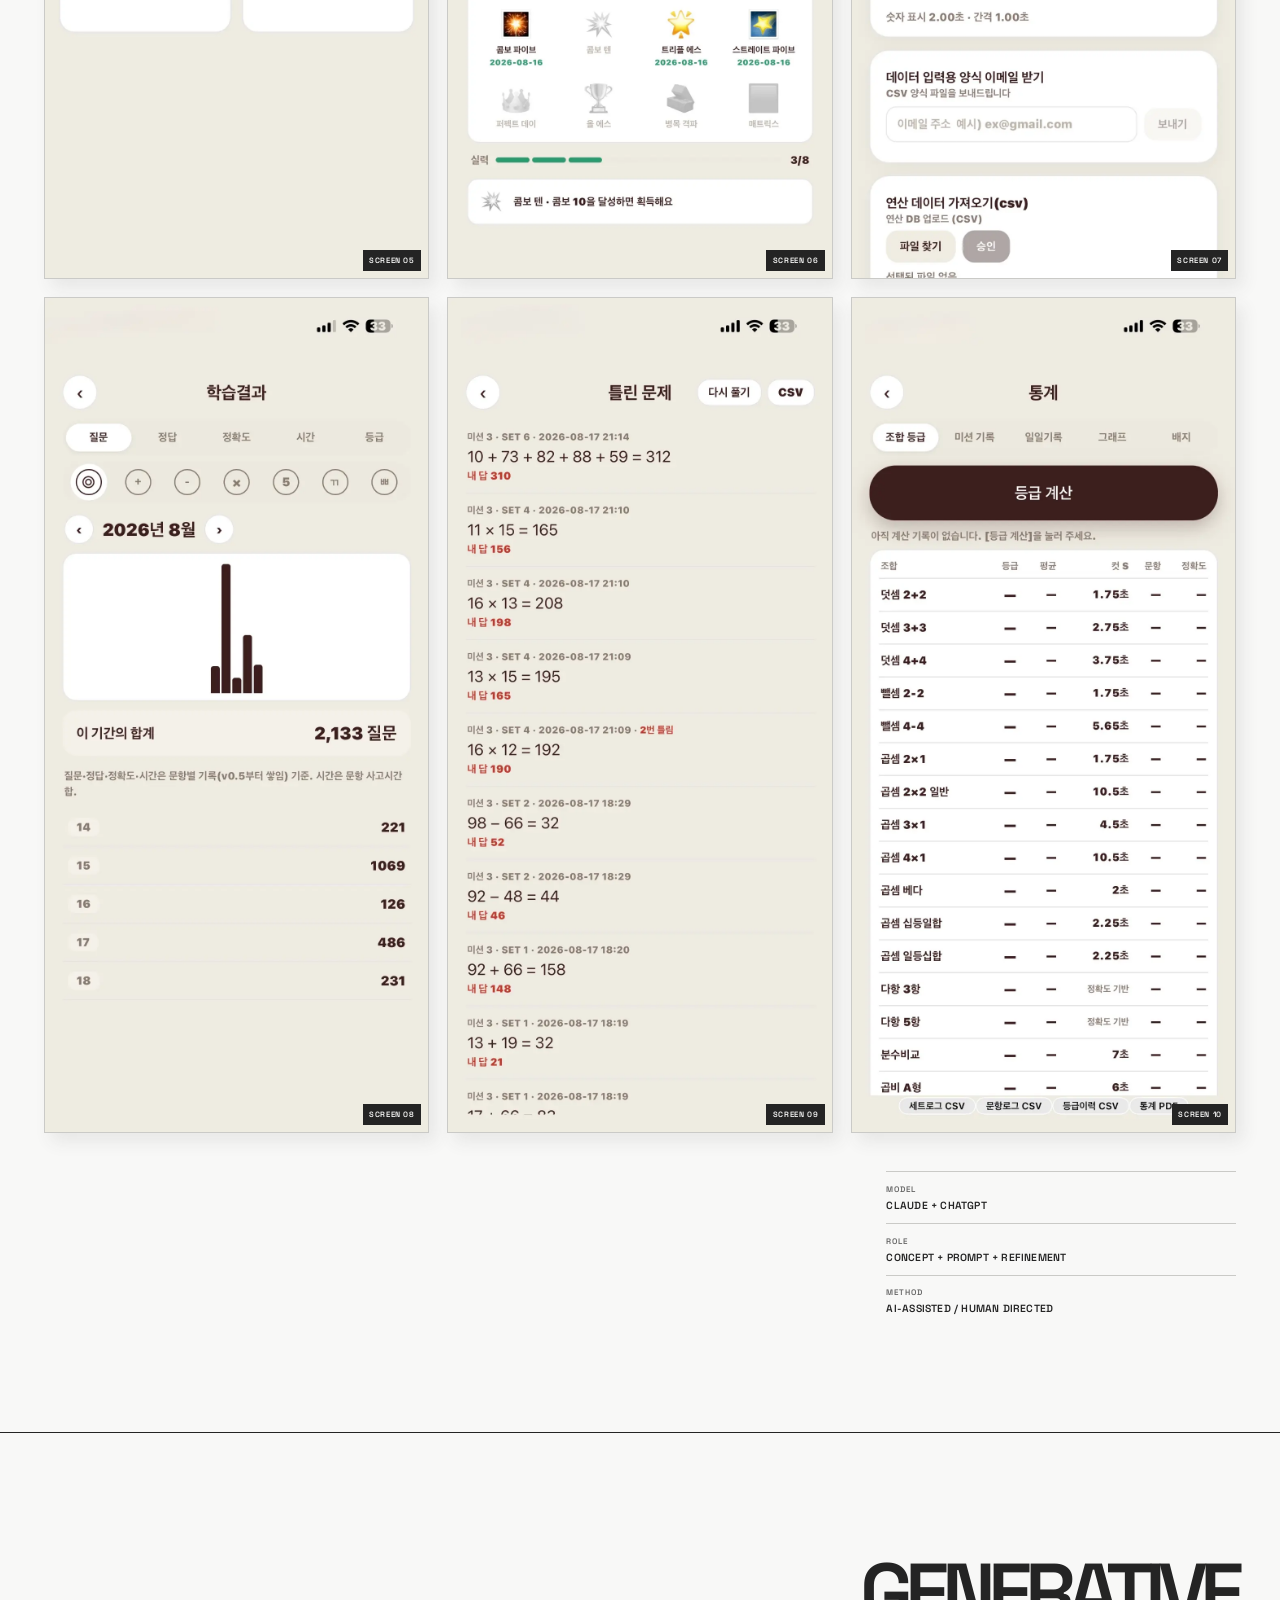
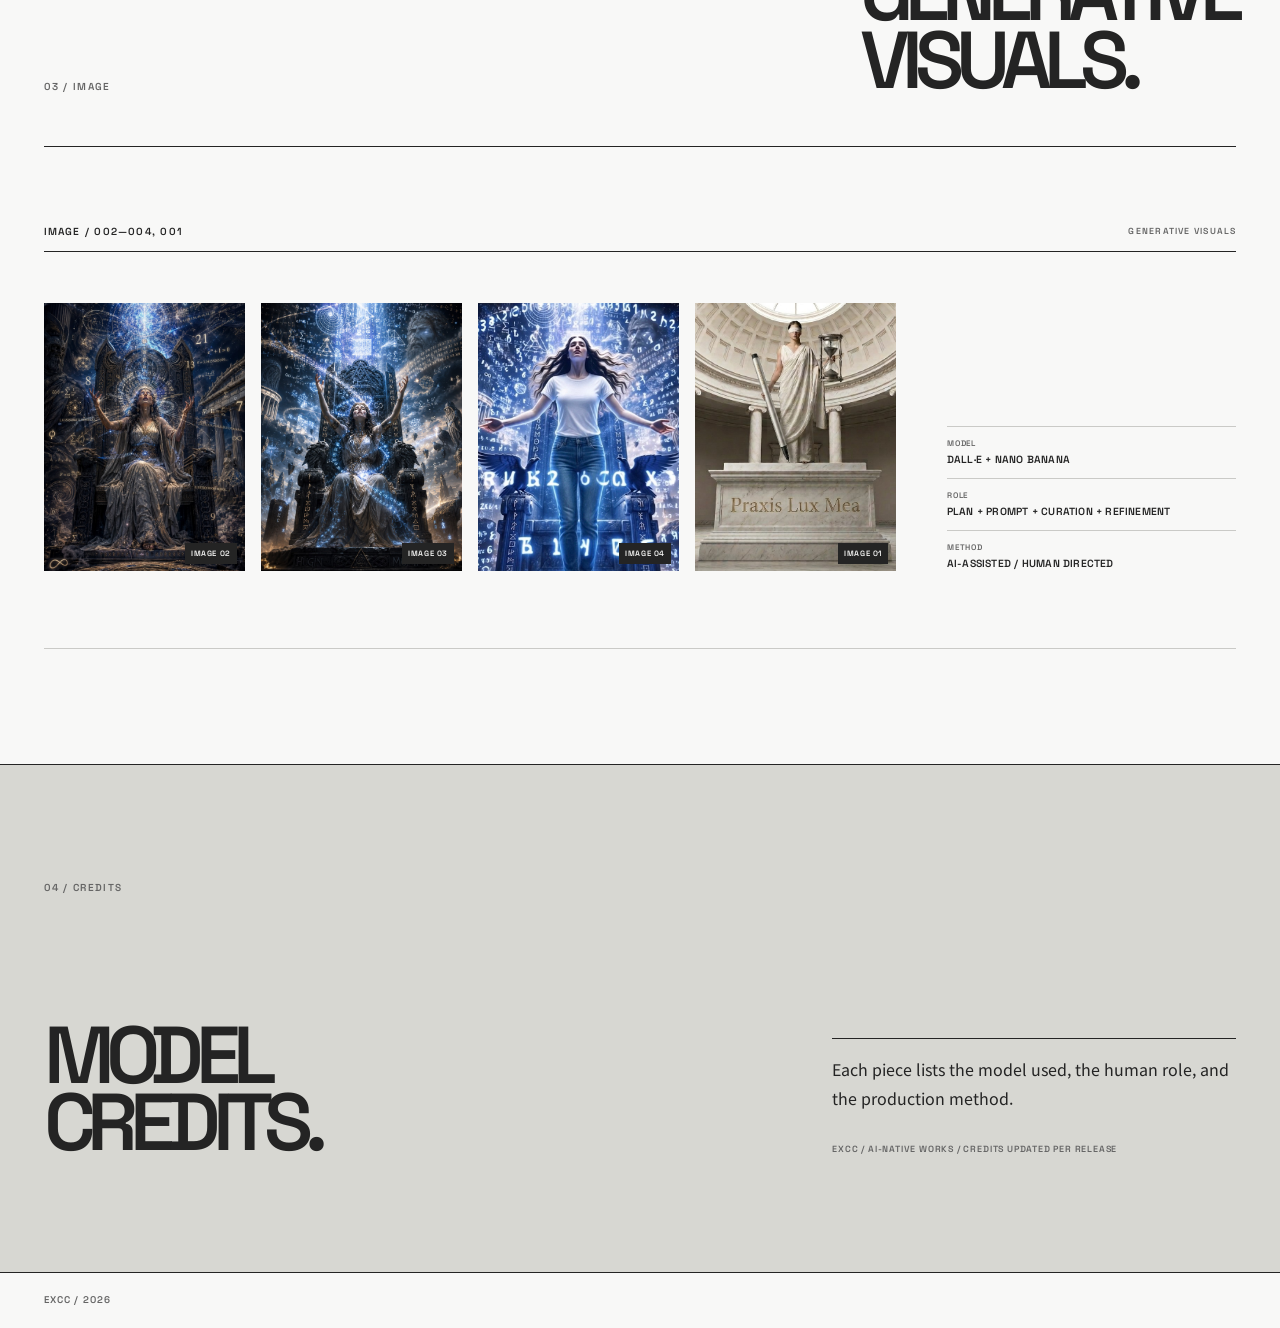
==== commit c544c3ea: "rel6 — gallery background white Co-Authored-By: Claude Fable 5 <noreply@anthropic.com> Claude-Sessio" ====
--- a/index.html
+++ b/index.html
@@ -14,8 +14,8 @@
     <link rel="preconnect" href="https://fonts.gstatic.com" crossorigin />
     <link href="https://fonts.googleapis.com/css2?family=Noto+Sans+KR:wght@400;500;600;700&family=Space+Grotesk:wght@400;500;600;700&display=swap" rel="stylesheet" />
     <title>EXCC — Exhausted Creator Crew</title>
-    <script type="module" crossorigin src="/assets/index-CMqSYVDg.js"></script>
-    <link rel="stylesheet" crossorigin href="/assets/index-CKC69v4D.css">
+    <script type="module" crossorigin src="/assets/index-gFY3IBYS.js"></script>
+    <link rel="stylesheet" crossorigin href="/assets/index-BDyzspE7.css">
   </head>
   <body>
     <div id="root"></div>
